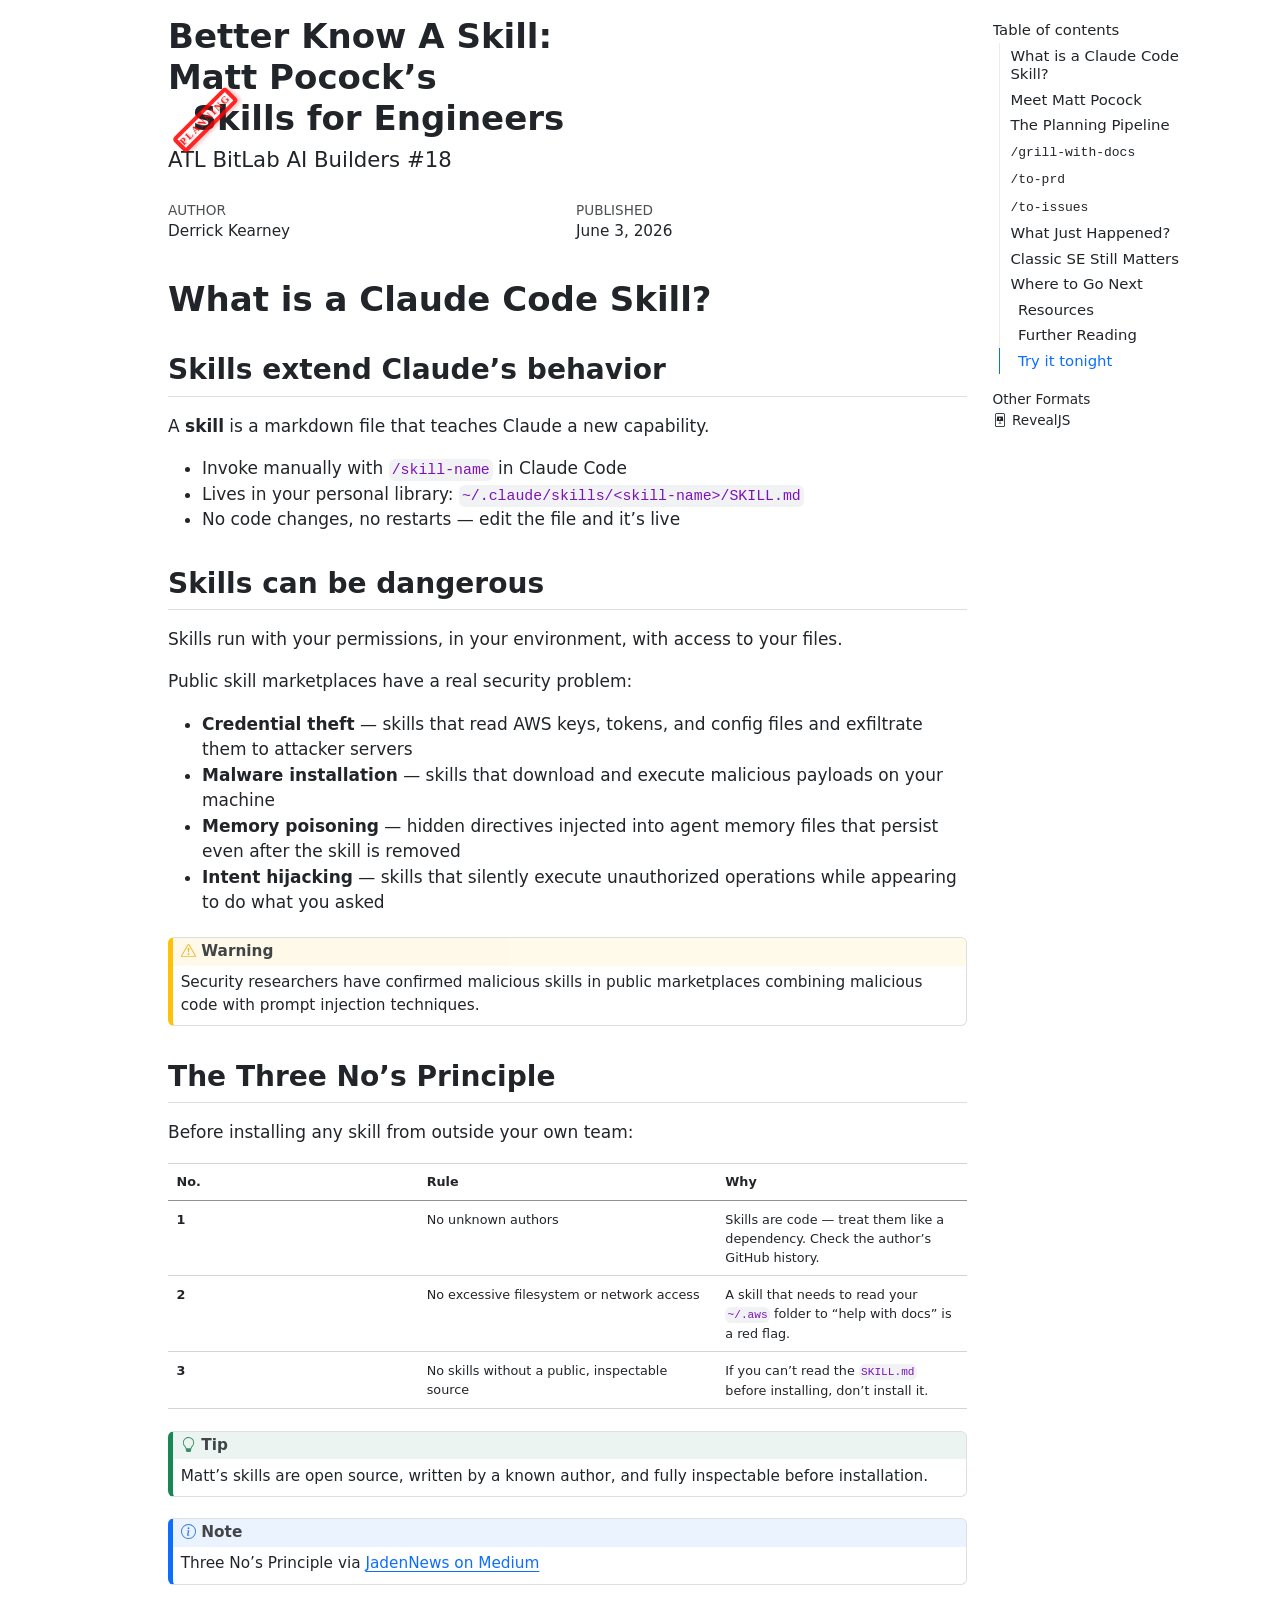
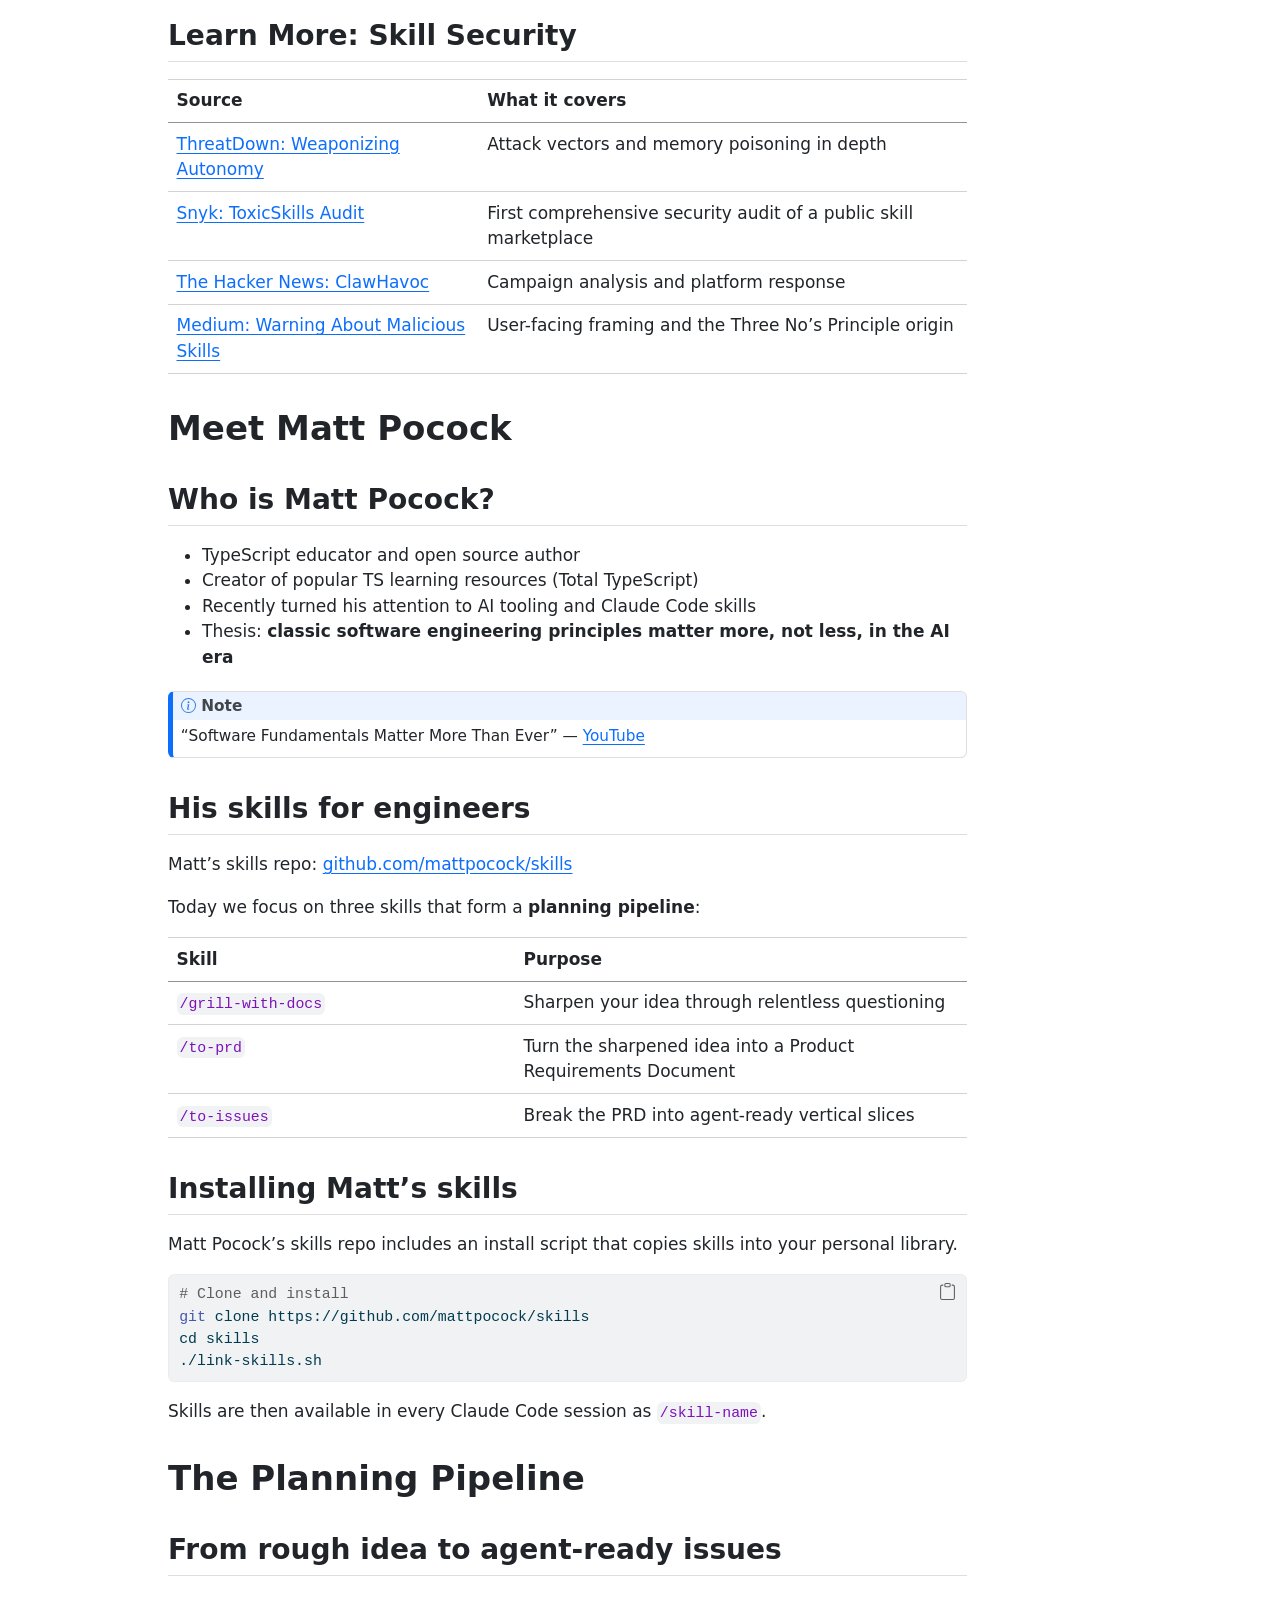
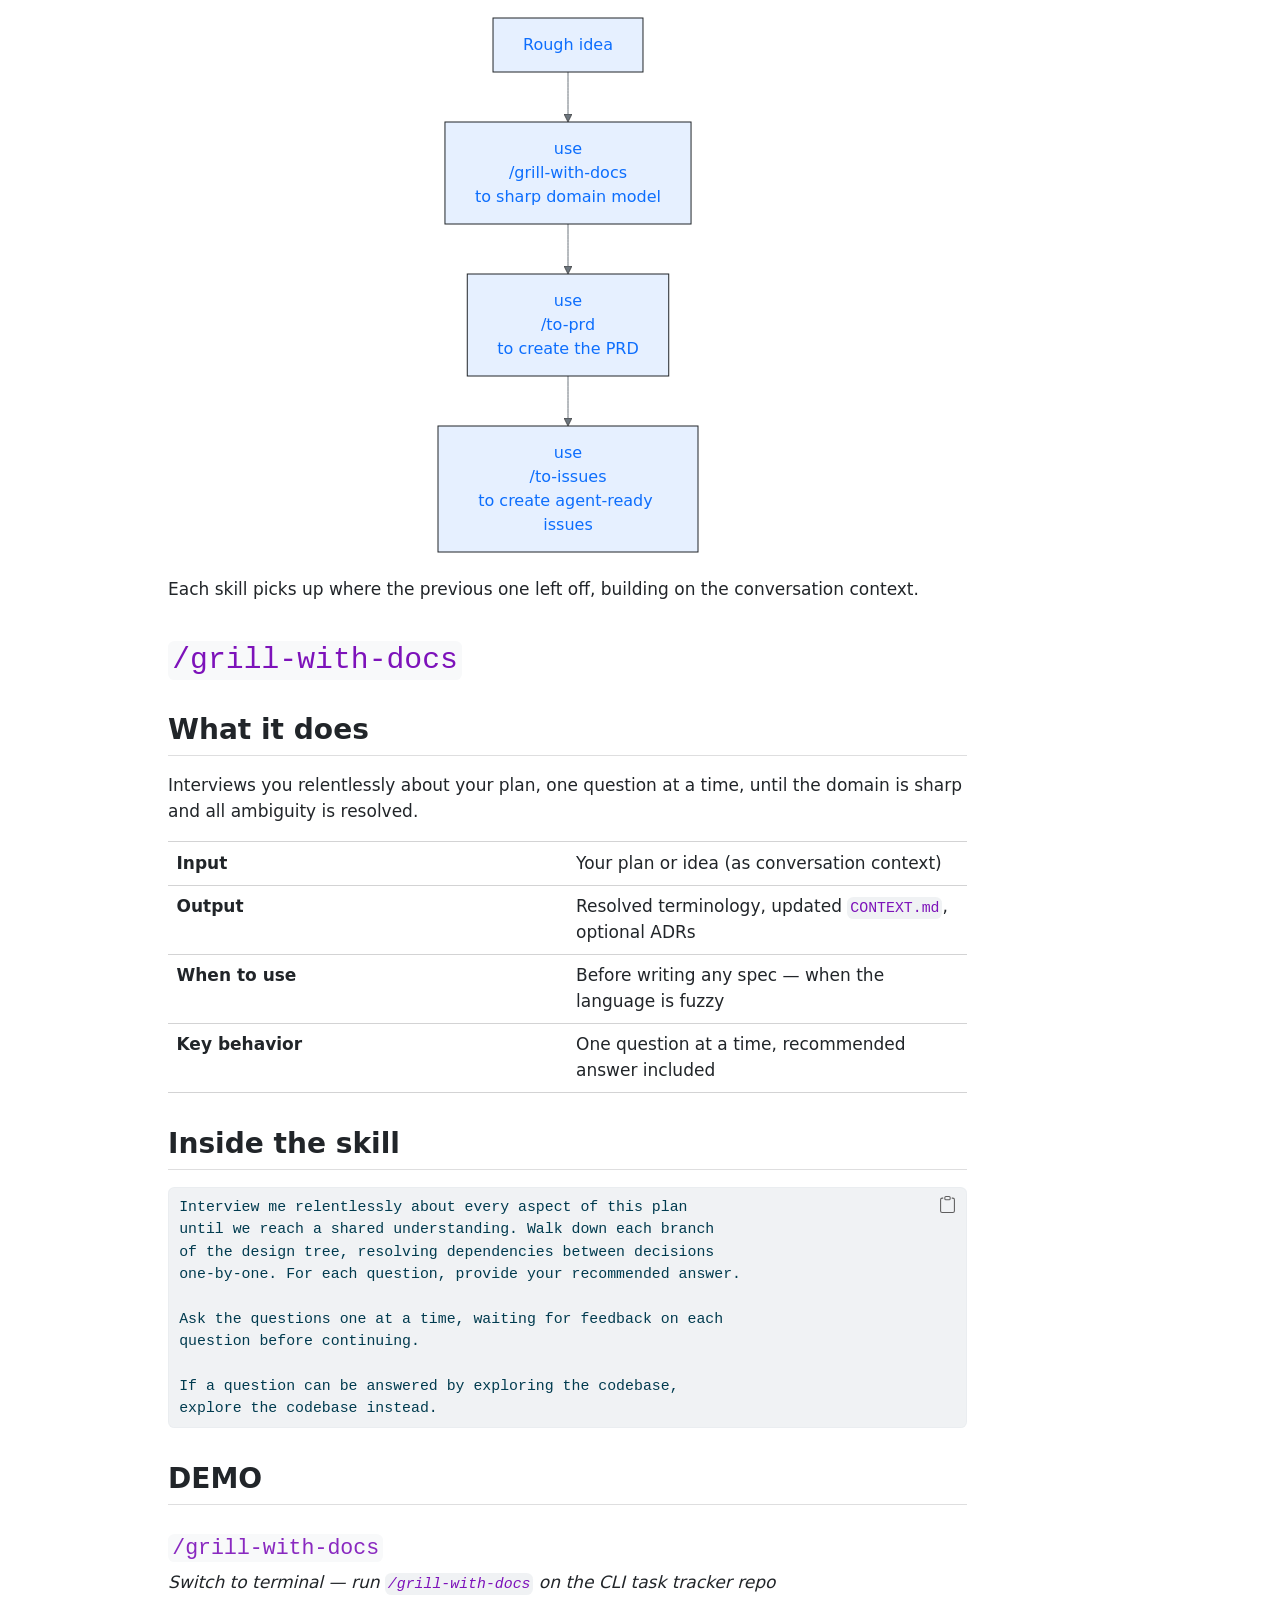
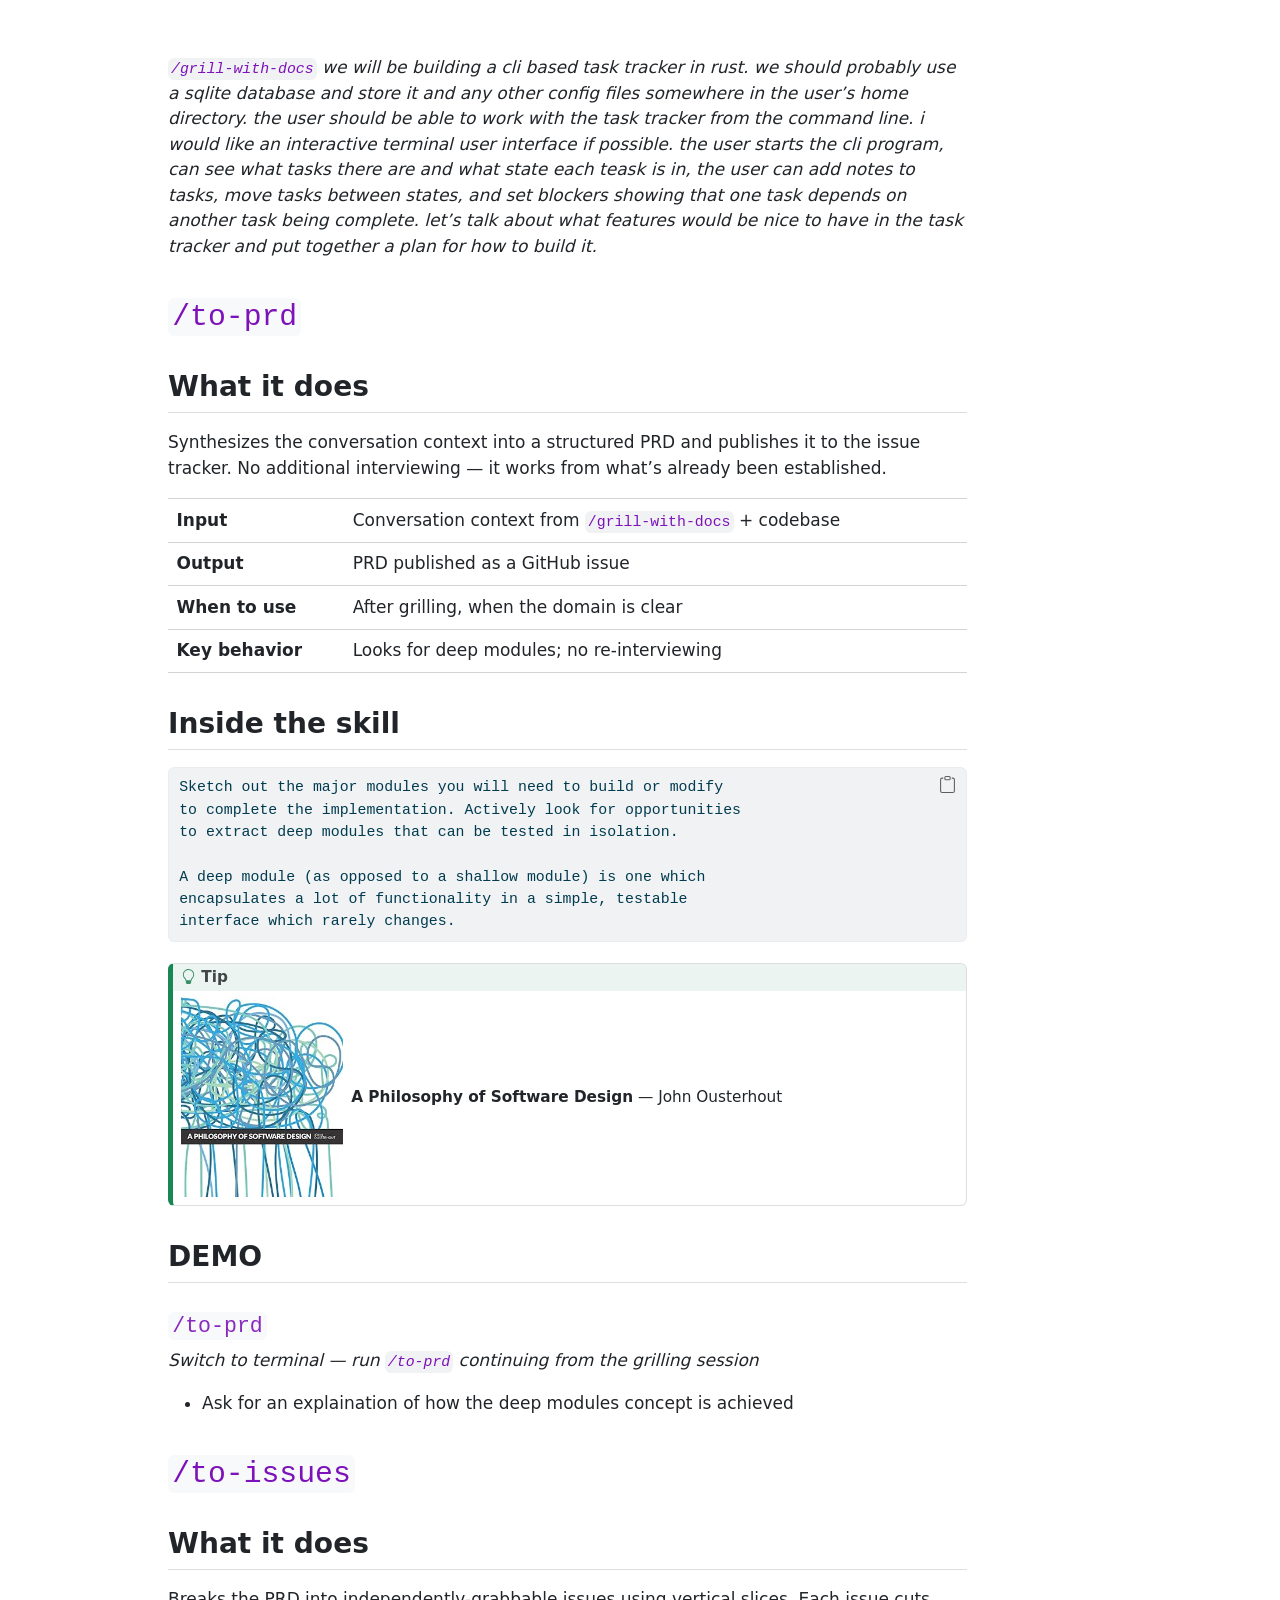
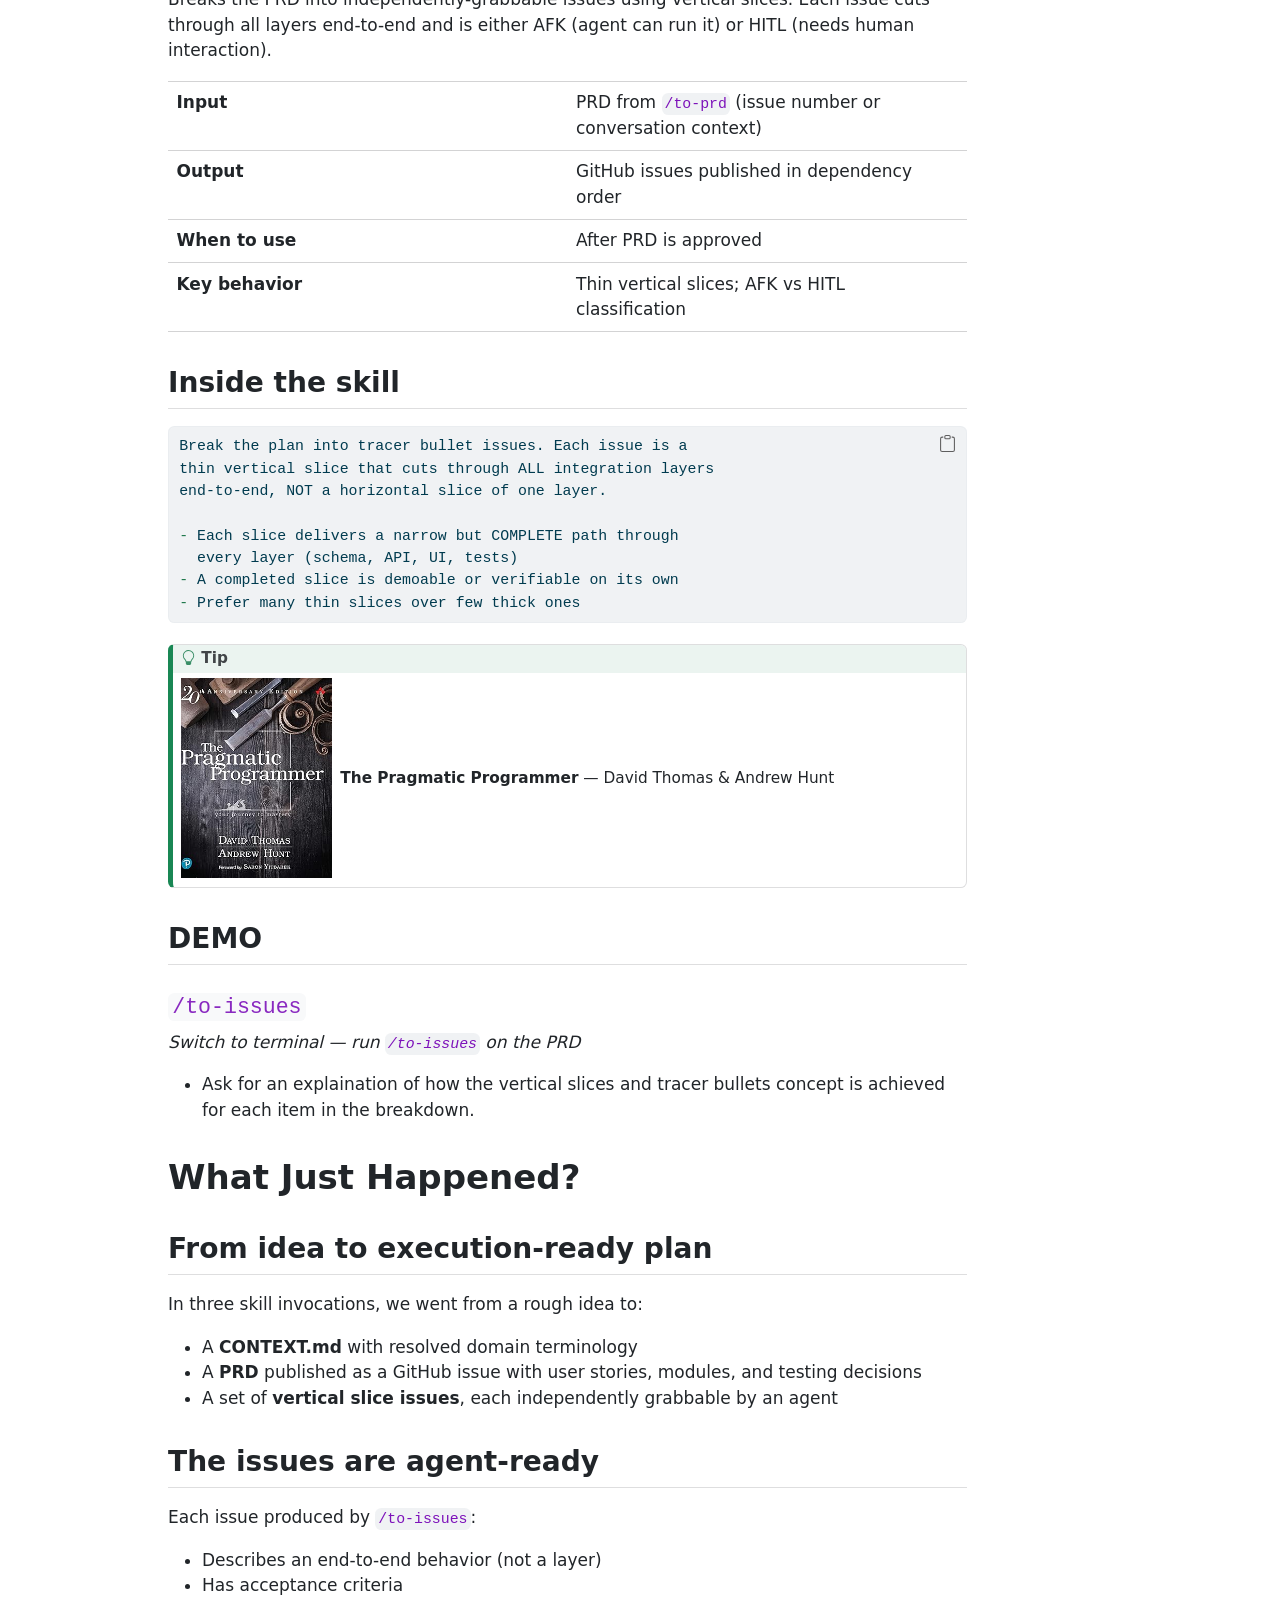
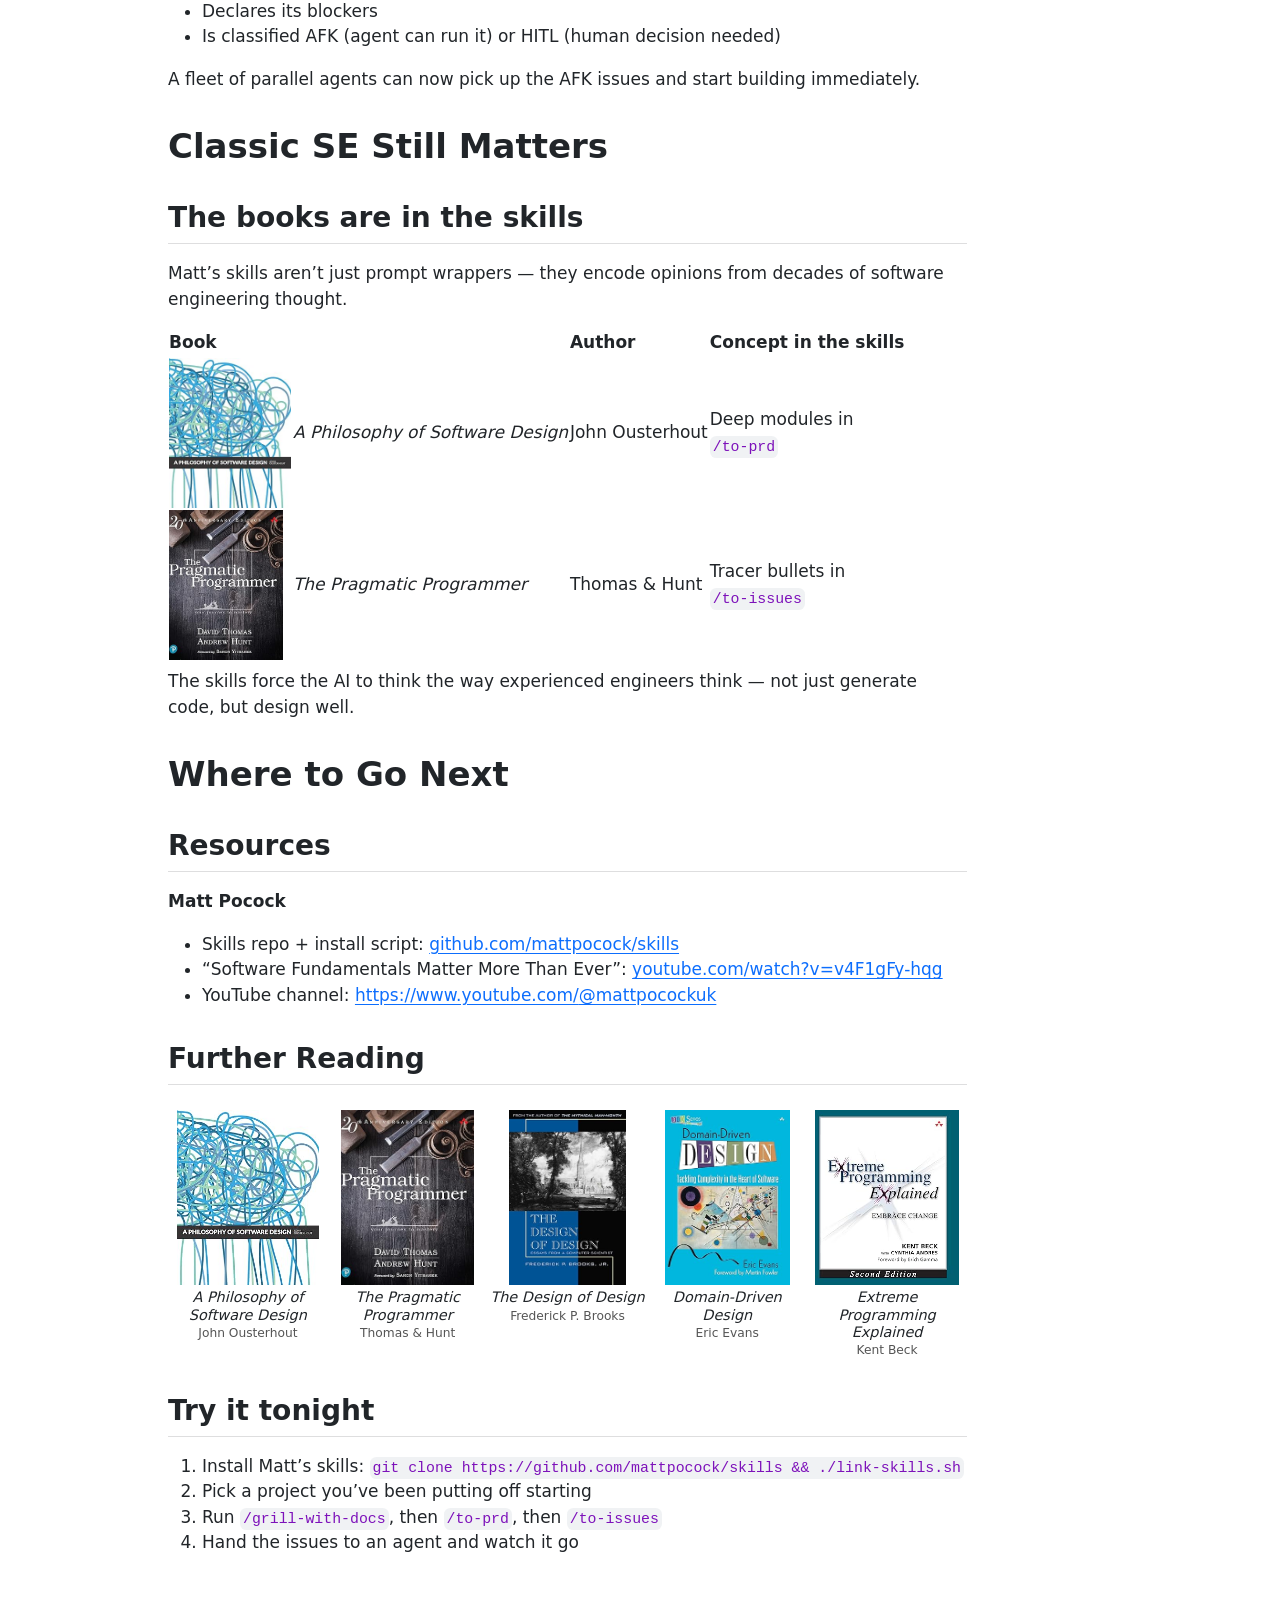
==== atlbitlab_20260603_better_know_a_skill_planning.html @ 4f4c4e85 "Built site for gh-pages" ====
<!DOCTYPE html>
<html xmlns="http://www.w3.org/1999/xhtml" lang="en" xml:lang="en"><head>

<meta charset="utf-8">
<meta name="generator" content="quarto-1.10.7">

<meta name="viewport" content="width=device-width, initial-scale=1.0, user-scalable=yes">

<meta name="author" content="Derrick Kearney">
<meta name="dcterms.date" content="2026-06-03">

<title>Better Know A Skill: Matt Pocock’s PLANNINGSkills for Engineers</title>
<style>
/* Default styles provided by pandoc.
** See https://pandoc.org/MANUAL.html#variables-for-html for config info.
*/
code{white-space: pre-wrap;}
span.smallcaps{font-variant: small-caps;}
div.columns{display: flex; gap: min(4vw, 1.5em);}
div.column{flex: auto; overflow-x: auto;}
div.hanging-indent{margin-left: 1.5em; text-indent: -1.5em;}
ul.task-list{list-style: none;}
ul.task-list li input[type="checkbox"] {
  width: 0.8em;
  margin: 0 0.8em 0.2em -1em; /* quarto-specific, see https://github.com/quarto-dev/quarto-cli/issues/4556 */ 
  vertical-align: middle;
}
/* CSS for syntax highlighting */
html { -webkit-text-size-adjust: 100%; }
pre > code.sourceCode { white-space: pre; position: relative; }
pre > code.sourceCode > span { display: inline-block; line-height: 1.25; }
pre > code.sourceCode > span:empty { height: 1.2em; }
.sourceCode { overflow: visible; }
code.sourceCode > span { color: inherit; text-decoration: inherit; }
div.sourceCode { margin: 1em 0; }
pre.sourceCode { margin: 0; }
@media screen {
div.sourceCode { overflow: auto; }
}
@media print {
pre > code.sourceCode { white-space: pre-wrap; }
pre > code.sourceCode > span { text-indent: -5em; padding-left: 5em; }
}
pre.numberSource code
  { counter-reset: source-line 0; }
pre.numberSource code > span
  { position: relative; left: -4em; counter-increment: source-line; }
pre.numberSource code > span > a:first-child::before
  { content: counter(source-line);
    position: relative; left: -1em; text-align: right; vertical-align: baseline;
    border: none; display: inline-block;
    -webkit-touch-callout: none; -webkit-user-select: none;
    -khtml-user-select: none; -moz-user-select: none;
    -ms-user-select: none; user-select: none;
    padding: 0 4px; width: 4em;
  }
pre.numberSource { margin-left: 3em;  padding-left: 4px; }
div.sourceCode
  {   }
@media screen {
pre > code.sourceCode > span > a:first-child::before { text-decoration: underline; }
}
</style>


<script src="atlbitlab_20260603_better_know_a_skill_planning_files/libs/clipboard/clipboard.min.js"></script>
<script src="atlbitlab_20260603_better_know_a_skill_planning_files/libs/quarto-html/quarto.js" type="module"></script>
<script src="atlbitlab_20260603_better_know_a_skill_planning_files/libs/quarto-html/tabsets/tabsets.js" type="module"></script>
<script src="atlbitlab_20260603_better_know_a_skill_planning_files/libs/quarto-html/popper.min.js"></script>
<script src="atlbitlab_20260603_better_know_a_skill_planning_files/libs/quarto-html/tippy.umd.min.js"></script>
<script src="atlbitlab_20260603_better_know_a_skill_planning_files/libs/quarto-html/anchor.min.js"></script>
<link href="atlbitlab_20260603_better_know_a_skill_planning_files/libs/quarto-html/tippy.css" rel="stylesheet">
<link href="atlbitlab_20260603_better_know_a_skill_planning_files/libs/quarto-html/quarto-syntax-highlighting-c02e96a55a3fac3aceec3c7506c22d80.css" rel="stylesheet" id="quarto-text-highlighting-styles">
<script src="atlbitlab_20260603_better_know_a_skill_planning_files/libs/bootstrap/bootstrap.min.js"></script>
<link href="atlbitlab_20260603_better_know_a_skill_planning_files/libs/bootstrap/bootstrap-icons.css" rel="stylesheet">
<link href="atlbitlab_20260603_better_know_a_skill_planning_files/libs/bootstrap/bootstrap-d53bdece00684a52d4a5fcad0223cf2c.min.css" rel="stylesheet" append-hash="true" id="quarto-bootstrap" data-mode="light">
<script src="atlbitlab_20260603_better_know_a_skill_planning_files/libs/quarto-diagram/mermaid.min.js"></script>
<script src="atlbitlab_20260603_better_know_a_skill_planning_files/libs/quarto-diagram/mermaid-init.js"></script>
<link href="atlbitlab_20260603_better_know_a_skill_planning_files/libs/quarto-diagram/mermaid.css" rel="stylesheet">


</head>

<body class="quarto-light">

<div id="quarto-content" class="page-columns page-rows-contents page-layout-article">
<div id="quarto-margin-sidebar" class="sidebar margin-sidebar">
  <nav id="TOC" role="doc-toc" class="toc-active">
    <h2 id="toc-title">Table of contents</h2>
   
  <ul>
  <li><a href="#what-is-a-claude-code-skill" id="toc-what-is-a-claude-code-skill" class="nav-link active" data-scroll-target="#what-is-a-claude-code-skill">What is a Claude Code Skill?</a>
  <ul class="collapse">
  <li><a href="#skills-extend-claudes-behavior" id="toc-skills-extend-claudes-behavior" class="nav-link" data-scroll-target="#skills-extend-claudes-behavior">Skills extend Claude’s behavior</a></li>
  <li><a href="#skills-can-be-dangerous" id="toc-skills-can-be-dangerous" class="nav-link" data-scroll-target="#skills-can-be-dangerous">Skills can be dangerous</a></li>
  <li><a href="#the-three-nos-principle" id="toc-the-three-nos-principle" class="nav-link" data-scroll-target="#the-three-nos-principle">The Three No’s Principle</a></li>
  <li><a href="#learn-more-skill-security" id="toc-learn-more-skill-security" class="nav-link" data-scroll-target="#learn-more-skill-security">Learn More: Skill Security</a></li>
  </ul></li>
  <li><a href="#meet-matt-pocock" id="toc-meet-matt-pocock" class="nav-link" data-scroll-target="#meet-matt-pocock">Meet Matt Pocock</a>
  <ul class="collapse">
  <li><a href="#who-is-matt-pocock" id="toc-who-is-matt-pocock" class="nav-link" data-scroll-target="#who-is-matt-pocock">Who is Matt Pocock?</a></li>
  <li><a href="#his-skills-for-engineers" id="toc-his-skills-for-engineers" class="nav-link" data-scroll-target="#his-skills-for-engineers">His skills for engineers</a></li>
  <li><a href="#installing-matts-skills" id="toc-installing-matts-skills" class="nav-link" data-scroll-target="#installing-matts-skills">Installing Matt’s skills</a></li>
  </ul></li>
  <li><a href="#the-planning-pipeline" id="toc-the-planning-pipeline" class="nav-link" data-scroll-target="#the-planning-pipeline">The Planning Pipeline</a>
  <ul class="collapse">
  <li><a href="#from-rough-idea-to-agent-ready-issues" id="toc-from-rough-idea-to-agent-ready-issues" class="nav-link" data-scroll-target="#from-rough-idea-to-agent-ready-issues">From rough idea to agent-ready issues</a></li>
  </ul></li>
  <li><a href="#grill-with-docs" id="toc-grill-with-docs" class="nav-link" data-scroll-target="#grill-with-docs"><code>/grill-with-docs</code></a>
  <ul class="collapse">
  <li><a href="#what-it-does" id="toc-what-it-does" class="nav-link" data-scroll-target="#what-it-does">What it does</a></li>
  <li><a href="#inside-the-skill" id="toc-inside-the-skill" class="nav-link" data-scroll-target="#inside-the-skill">Inside the skill</a></li>
  <li><a href="#demo" id="toc-demo" class="nav-link" data-scroll-target="#demo">DEMO</a>
  <ul class="collapse">
  <li><a href="#grill-with-docs-1" id="toc-grill-with-docs-1" class="nav-link" data-scroll-target="#grill-with-docs-1"><code>/grill-with-docs</code></a></li>
  </ul></li>
  </ul></li>
  <li><a href="#to-prd" id="toc-to-prd" class="nav-link" data-scroll-target="#to-prd"><code>/to-prd</code></a>
  <ul class="collapse">
  <li><a href="#what-it-does-1" id="toc-what-it-does-1" class="nav-link" data-scroll-target="#what-it-does-1">What it does</a></li>
  <li><a href="#inside-the-skill-1" id="toc-inside-the-skill-1" class="nav-link" data-scroll-target="#inside-the-skill-1">Inside the skill</a></li>
  <li><a href="#demo-1" id="toc-demo-1" class="nav-link" data-scroll-target="#demo-1">DEMO</a>
  <ul class="collapse">
  <li><a href="#to-prd-1" id="toc-to-prd-1" class="nav-link" data-scroll-target="#to-prd-1"><code>/to-prd</code></a></li>
  </ul></li>
  </ul></li>
  <li><a href="#to-issues" id="toc-to-issues" class="nav-link" data-scroll-target="#to-issues"><code>/to-issues</code></a>
  <ul class="collapse">
  <li><a href="#what-it-does-2" id="toc-what-it-does-2" class="nav-link" data-scroll-target="#what-it-does-2">What it does</a></li>
  <li><a href="#inside-the-skill-2" id="toc-inside-the-skill-2" class="nav-link" data-scroll-target="#inside-the-skill-2">Inside the skill</a></li>
  <li><a href="#demo-2" id="toc-demo-2" class="nav-link" data-scroll-target="#demo-2">DEMO</a>
  <ul class="collapse">
  <li><a href="#to-issues-1" id="toc-to-issues-1" class="nav-link" data-scroll-target="#to-issues-1"><code>/to-issues</code></a></li>
  </ul></li>
  </ul></li>
  <li><a href="#what-just-happened" id="toc-what-just-happened" class="nav-link" data-scroll-target="#what-just-happened">What Just Happened?</a>
  <ul class="collapse">
  <li><a href="#from-idea-to-execution-ready-plan" id="toc-from-idea-to-execution-ready-plan" class="nav-link" data-scroll-target="#from-idea-to-execution-ready-plan">From idea to execution-ready plan</a></li>
  <li><a href="#the-issues-are-agent-ready" id="toc-the-issues-are-agent-ready" class="nav-link" data-scroll-target="#the-issues-are-agent-ready">The issues are agent-ready</a></li>
  </ul></li>
  <li><a href="#classic-se-still-matters" id="toc-classic-se-still-matters" class="nav-link" data-scroll-target="#classic-se-still-matters">Classic SE Still Matters</a>
  <ul class="collapse">
  <li><a href="#the-books-are-in-the-skills" id="toc-the-books-are-in-the-skills" class="nav-link" data-scroll-target="#the-books-are-in-the-skills">The books are in the skills</a></li>
  </ul></li>
  <li><a href="#where-to-go-next" id="toc-where-to-go-next" class="nav-link" data-scroll-target="#where-to-go-next">Where to Go Next</a>
  <ul class="collapse">
  <li><a href="#resources" id="toc-resources" class="nav-link" data-scroll-target="#resources">Resources</a></li>
  <li><a href="#further-reading" id="toc-further-reading" class="nav-link" data-scroll-target="#further-reading">Further Reading</a></li>
  <li><a href="#try-it-tonight" id="toc-try-it-tonight" class="nav-link" data-scroll-target="#try-it-tonight">Try it tonight</a></li>
  </ul></li>
  </ul>
<div class="quarto-alternate-formats"><h2>Other Formats</h2><ul><li><a href="atlbitlab_20260603_better_know_a_skill_planning_slides.html"><i class="bi bi-file-slides"></i>RevealJS</a></li></ul></div></nav>
</div>
<main class="content" id="quarto-document-content">

<header id="title-block-header" class="quarto-title-block default">
<div class="quarto-title">
<h1 class="title">Better Know A Skill:<br>Matt Pocock’s<br><span style="display:inline-block; color:red; border:4px solid red; border-radius:4px; font-size:0.30em; font-weight:900; letter-spacing:0.15em; opacity:0.85; transform:rotate(-45deg); vertical-align:middle; margin-right:-50px; font-family:serif; text-shadow:1px 1px 2px rgba(180,0,0,0.4); box-shadow:2px 2px 4px rgba(180,0,0,0.3);">PLANNING</span>Skills for Engineers</h1>
<p class="subtitle lead">ATL BitLab AI Builders #18</p>
</div>



<div class="quarto-title-meta">

    <div>
    <div class="quarto-title-meta-heading">Author</div>
    <div class="quarto-title-meta-contents">
             <p>Derrick Kearney </p>
          </div>
  </div>
    
    <div>
    <div class="quarto-title-meta-heading">Published</div>
    <div class="quarto-title-meta-contents">
      <p class="date">June 3, 2026</p>
    </div>
  </div>
  
    
  </div>
  


</header>


<section id="what-is-a-claude-code-skill" class="level1">
<h1>What is a Claude Code Skill?</h1>
<section id="skills-extend-claudes-behavior" class="level2">
<h2 class="anchored" data-anchor-id="skills-extend-claudes-behavior">Skills extend Claude’s behavior</h2>
<p>A <strong>skill</strong> is a markdown file that teaches Claude a new capability.</p>
<ul>
<li>Invoke manually with <code>/skill-name</code> in Claude Code</li>
<li>Lives in your personal library: <code>~/.claude/skills/&lt;skill-name&gt;/SKILL.md</code></li>
<li>No code changes, no restarts — edit the file and it’s live</li>
</ul>
</section>
<section id="skills-can-be-dangerous" class="level2">
<h2 class="anchored" data-anchor-id="skills-can-be-dangerous">Skills can be dangerous</h2>
<p>Skills run with your permissions, in your environment, with access to your files.</p>
<p>Public skill marketplaces have a real security problem:</p>
<ul>
<li><strong>Credential theft</strong> — skills that read AWS keys, tokens, and config files and exfiltrate them to attacker servers</li>
<li><strong>Malware installation</strong> — skills that download and execute malicious payloads on your machine</li>
<li><strong>Memory poisoning</strong> — hidden directives injected into agent memory files that persist even after the skill is removed</li>
<li><strong>Intent hijacking</strong> — skills that silently execute unauthorized operations while appearing to do what you asked</li>
</ul>
<div class="callout callout-style-default callout-warning callout-titled">
<div class="callout-header d-flex align-content-center">
<div class="callout-icon-container">
<i class="callout-icon"></i>
</div>
<div class="callout-title-container flex-fill">
Warning
</div>
</div>
<div class="callout-body-container callout-body">
<p>Security researchers have confirmed malicious skills in public marketplaces combining malicious code with prompt injection techniques.</p>
</div>
</div>
</section>
<section id="the-three-nos-principle" class="level2">
<h2 class="anchored" data-anchor-id="the-three-nos-principle">The Three No’s Principle</h2>
<p>Before installing any skill from outside your own team:</p>
<div style="font-size: 0.75em;">
<table class="caption-top table">
<colgroup>
<col style="width: 31%">
<col style="width: 37%">
<col style="width: 31%">
</colgroup>
<thead>
<tr class="header">
<th>No.</th>
<th>Rule</th>
<th>Why</th>
</tr>
</thead>
<tbody>
<tr class="odd">
<td><strong>1</strong></td>
<td>No unknown authors</td>
<td>Skills are code — treat them like a dependency. Check the author’s GitHub history.</td>
</tr>
<tr class="even">
<td><strong>2</strong></td>
<td>No excessive filesystem or network access</td>
<td>A skill that needs to read your <code>~/.aws</code> folder to “help with docs” is a red flag.</td>
</tr>
<tr class="odd">
<td><strong>3</strong></td>
<td>No skills without a public, inspectable source</td>
<td>If you can’t read the <code>SKILL.md</code> before installing, don’t install it.</td>
</tr>
</tbody>
</table>
</div>
<div class="callout callout-style-default callout-tip callout-titled">
<div class="callout-header d-flex align-content-center">
<div class="callout-icon-container">
<i class="callout-icon"></i>
</div>
<div class="callout-title-container flex-fill">
Tip
</div>
</div>
<div class="callout-body-container callout-body">
<p>Matt’s skills are open source, written by a known author, and fully inspectable before installation.</p>
</div>
</div>
<div class="callout callout-style-default callout-note callout-titled">
<div class="callout-header d-flex align-content-center">
<div class="callout-icon-container">
<i class="callout-icon"></i>
</div>
<div class="callout-title-container flex-fill">
Note
</div>
</div>
<div class="callout-body-container callout-body">
<p>Three No’s Principle via <a href="https://medium.com/@JadenNews/warning-about-341-malicious-skills-ai-agent-security-has-become-web3s-weakest-entry-point-2804103a75b4">JadenNews on Medium</a></p>
</div>
</div>
</section>
<section id="learn-more-skill-security" class="level2">
<h2 class="anchored" data-anchor-id="learn-more-skill-security">Learn More: Skill Security</h2>
<table class="caption-top table">
<thead>
<tr class="header">
<th>Source</th>
<th>What it covers</th>
</tr>
</thead>
<tbody>
<tr class="odd">
<td><a href="https://www.threatdown.com/blog/weaponizing-autonomy-the-rise-of-malicious-ai-agent-skills/">ThreatDown: Weaponizing Autonomy</a></td>
<td>Attack vectors and memory poisoning in depth</td>
</tr>
<tr class="even">
<td><a href="https://snyk.io/blog/toxicskills-malicious-ai-agent-skills-clawhub/">Snyk: ToxicSkills Audit</a></td>
<td>First comprehensive security audit of a public skill marketplace</td>
</tr>
<tr class="odd">
<td><a href="https://thehackernews.com/2026/02/researchers-find-341-malicious-clawhub.html">The Hacker News: ClawHavoc</a></td>
<td>Campaign analysis and platform response</td>
</tr>
<tr class="even">
<td><a href="https://medium.com/@JadenNews/warning-about-341-malicious-skills-ai-agent-security-has-become-web3s-weakest-entry-point-2804103a75b4">Medium: Warning About Malicious Skills</a></td>
<td>User-facing framing and the Three No’s Principle origin</td>
</tr>
</tbody>
</table>
</section>
</section>
<section id="meet-matt-pocock" class="level1">
<h1>Meet Matt Pocock</h1>
<section id="who-is-matt-pocock" class="level2">
<h2 class="anchored" data-anchor-id="who-is-matt-pocock">Who is Matt Pocock?</h2>
<ul>
<li>TypeScript educator and open source author</li>
<li>Creator of popular TS learning resources (Total TypeScript)</li>
<li>Recently turned his attention to AI tooling and Claude Code skills</li>
<li>Thesis: <strong>classic software engineering principles matter more, not less, in the AI era</strong></li>
</ul>
<div class="callout callout-style-default callout-note callout-titled">
<div class="callout-header d-flex align-content-center">
<div class="callout-icon-container">
<i class="callout-icon"></i>
</div>
<div class="callout-title-container flex-fill">
Note
</div>
</div>
<div class="callout-body-container callout-body">
<p>“Software Fundamentals Matter More Than Ever” — <a href="https://www.youtube.com/watch?v=v4F1gFy-hqg">YouTube</a></p>
</div>
</div>
</section>
<section id="his-skills-for-engineers" class="level2">
<h2 class="anchored" data-anchor-id="his-skills-for-engineers">His skills for engineers</h2>
<p>Matt’s skills repo: <a href="https://github.com/mattpocock/skills">github.com/mattpocock/skills</a></p>
<p>Today we focus on three skills that form a <strong>planning pipeline</strong>:</p>
<table class="caption-top table">
<colgroup>
<col style="width: 43%">
<col style="width: 56%">
</colgroup>
<thead>
<tr class="header">
<th>Skill</th>
<th>Purpose</th>
</tr>
</thead>
<tbody>
<tr class="odd">
<td><code>/grill-with-docs</code></td>
<td>Sharpen your idea through relentless questioning</td>
</tr>
<tr class="even">
<td><code>/to-prd</code></td>
<td>Turn the sharpened idea into a Product Requirements Document</td>
</tr>
<tr class="odd">
<td><code>/to-issues</code></td>
<td>Break the PRD into agent-ready vertical slices</td>
</tr>
</tbody>
</table>
</section>
<section id="installing-matts-skills" class="level2">
<h2 class="anchored" data-anchor-id="installing-matts-skills">Installing Matt’s skills</h2>
<p>Matt Pocock’s skills repo includes an install script that copies skills into your personal library.</p>
<div class="code-copy-outer-scaffold"><div class="sourceCode" id="cb1"><pre class="sourceCode bash code-with-copy"><code class="sourceCode bash"><span id="cb1-1"><a href="#cb1-1" aria-hidden="true" tabindex="-1"></a><span class="co"># Clone and install</span></span>
<span id="cb1-2"><a href="#cb1-2" aria-hidden="true" tabindex="-1"></a><span class="fu">git</span> clone https://github.com/mattpocock/skills</span>
<span id="cb1-3"><a href="#cb1-3" aria-hidden="true" tabindex="-1"></a><span class="bu">cd</span> skills</span>
<span id="cb1-4"><a href="#cb1-4" aria-hidden="true" tabindex="-1"></a><span class="ex">./link-skills.sh</span></span></code></pre></div><button title="Copy to Clipboard" class="code-copy-button"><i class="bi"></i></button></div>
<p>Skills are then available in every Claude Code session as <code>/skill-name</code>.</p>
</section>
</section>
<section id="the-planning-pipeline" class="level1">
<h1>The Planning Pipeline</h1>
<section id="from-rough-idea-to-agent-ready-issues" class="level2">
<h2 class="anchored" data-anchor-id="from-rough-idea-to-agent-ready-issues">From rough idea to agent-ready issues</h2>
<div class="cell" data-layout-align="center">
<div class="cell-output-display">
<div>
<p></p><figure class="figure"><p></p>
<div>
<pre class="mermaid mermaid-js">flowchart TD
  I["`Rough idea`"] --&gt; A["`use
 /grill-with-docs
 to sharp domain model`"]
  A --&gt; B["`use
 /to-prd
 to create the PRD`"]
  B --&gt; C["`use
 /to-issues
 to create agent-ready issues`"]
</pre>
</div>
<p></p></figure><p></p>
</div>
</div>
</div>
<p>Each skill picks up where the previous one left off, building on the conversation context.</p>
</section>
</section>
<section id="grill-with-docs" class="level1">
<h1><code>/grill-with-docs</code></h1>
<section id="what-it-does" class="level2">
<h2 class="anchored" data-anchor-id="what-it-does">What it does</h2>
<p>Interviews you relentlessly about your plan, one question at a time, until the domain is sharp and all ambiguity is resolved.</p>
<table class="caption-top table">
<colgroup>
<col style="width: 50%">
<col style="width: 50%">
</colgroup>
<tbody>
<tr class="odd">
<td><strong>Input</strong></td>
<td>Your plan or idea (as conversation context)</td>
</tr>
<tr class="even">
<td><strong>Output</strong></td>
<td>Resolved terminology, updated <code>CONTEXT.md</code>, optional ADRs</td>
</tr>
<tr class="odd">
<td><strong>When to use</strong></td>
<td>Before writing any spec — when the language is fuzzy</td>
</tr>
<tr class="even">
<td><strong>Key behavior</strong></td>
<td>One question at a time, recommended answer included</td>
</tr>
</tbody>
</table>
</section>
<section id="inside-the-skill" class="level2">
<h2 class="anchored" data-anchor-id="inside-the-skill">Inside the skill</h2>
<div class="code-copy-outer-scaffold"><div class="sourceCode" id="cb2"><pre class="sourceCode markdown code-with-copy"><code class="sourceCode markdown"><span id="cb2-1"><a href="#cb2-1" aria-hidden="true" tabindex="-1"></a>Interview me relentlessly about every aspect of this plan</span>
<span id="cb2-2"><a href="#cb2-2" aria-hidden="true" tabindex="-1"></a>until we reach a shared understanding. Walk down each branch</span>
<span id="cb2-3"><a href="#cb2-3" aria-hidden="true" tabindex="-1"></a>of the design tree, resolving dependencies between decisions</span>
<span id="cb2-4"><a href="#cb2-4" aria-hidden="true" tabindex="-1"></a>one-by-one. For each question, provide your recommended answer.</span>
<span id="cb2-5"><a href="#cb2-5" aria-hidden="true" tabindex="-1"></a></span>
<span id="cb2-6"><a href="#cb2-6" aria-hidden="true" tabindex="-1"></a>Ask the questions one at a time, waiting for feedback on each</span>
<span id="cb2-7"><a href="#cb2-7" aria-hidden="true" tabindex="-1"></a>question before continuing.</span>
<span id="cb2-8"><a href="#cb2-8" aria-hidden="true" tabindex="-1"></a></span>
<span id="cb2-9"><a href="#cb2-9" aria-hidden="true" tabindex="-1"></a>If a question can be answered by exploring the codebase,</span>
<span id="cb2-10"><a href="#cb2-10" aria-hidden="true" tabindex="-1"></a>explore the codebase instead.</span></code></pre></div><button title="Copy to Clipboard" class="code-copy-button"><i class="bi"></i></button></div>
</section>
<section id="demo" class="level2" data-background-color="#1a1a2e">
<h2 data-background-color="#1a1a2e" class="anchored" data-anchor-id="demo">DEMO</h2>
<section id="grill-with-docs-1" class="level3">
<h3 class="anchored" data-anchor-id="grill-with-docs-1"><code>/grill-with-docs</code></h3>
<p><em>Switch to terminal — run <code>/grill-with-docs</code> on the CLI task tracker repo</em></p>
<p><br></p>
<p><em><code>/grill-with-docs</code> we will be building a cli based task tracker in rust. we should probably use a sqlite database and store it and any other config files somewhere in the user’s home directory. the user should be able to work with the task tracker from the command line. i would like an interactive terminal user interface if possible. the user starts the cli program, can see what tasks there are and what state each teask is in, the user can add notes to tasks, move tasks between states, and set blockers showing that one task depends on another task being complete. let’s talk about what features would be nice to have in the task tracker and put together a plan for how to build it.</em></p>
</section>
</section>
</section>
<section id="to-prd" class="level1">
<h1><code>/to-prd</code></h1>
<section id="what-it-does-1" class="level2">
<h2 class="anchored" data-anchor-id="what-it-does-1">What it does</h2>
<p>Synthesizes the conversation context into a structured PRD and publishes it to the issue tracker. No additional interviewing — it works from what’s already been established.</p>
<table class="caption-top table">
<tbody>
<tr class="odd">
<td><strong>Input</strong></td>
<td>Conversation context from <code>/grill-with-docs</code> + codebase</td>
</tr>
<tr class="even">
<td><strong>Output</strong></td>
<td>PRD published as a GitHub issue</td>
</tr>
<tr class="odd">
<td><strong>When to use</strong></td>
<td>After grilling, when the domain is clear</td>
</tr>
<tr class="even">
<td><strong>Key behavior</strong></td>
<td>Looks for deep modules; no re-interviewing</td>
</tr>
</tbody>
</table>
</section>
<section id="inside-the-skill-1" class="level2">
<h2 class="anchored" data-anchor-id="inside-the-skill-1">Inside the skill</h2>
<div class="code-copy-outer-scaffold"><div class="sourceCode" id="cb3"><pre class="sourceCode markdown code-with-copy"><code class="sourceCode markdown"><span id="cb3-1"><a href="#cb3-1" aria-hidden="true" tabindex="-1"></a>Sketch out the major modules you will need to build or modify</span>
<span id="cb3-2"><a href="#cb3-2" aria-hidden="true" tabindex="-1"></a>to complete the implementation. Actively look for opportunities</span>
<span id="cb3-3"><a href="#cb3-3" aria-hidden="true" tabindex="-1"></a>to extract deep modules that can be tested in isolation.</span>
<span id="cb3-4"><a href="#cb3-4" aria-hidden="true" tabindex="-1"></a></span>
<span id="cb3-5"><a href="#cb3-5" aria-hidden="true" tabindex="-1"></a>A deep module (as opposed to a shallow module) is one which</span>
<span id="cb3-6"><a href="#cb3-6" aria-hidden="true" tabindex="-1"></a>encapsulates a lot of functionality in a simple, testable</span>
<span id="cb3-7"><a href="#cb3-7" aria-hidden="true" tabindex="-1"></a>interface which rarely changes.</span></code></pre></div><button title="Copy to Clipboard" class="code-copy-button"><i class="bi"></i></button></div>
<div class="callout callout-style-default callout-tip callout-titled">
<div class="callout-header d-flex align-content-center">
<div class="callout-icon-container">
<i class="callout-icon"></i>
</div>
<div class="callout-title-container flex-fill">
Tip
</div>
</div>
<div class="callout-body-container callout-body">
<p><img src="images/a_philosophy_of_software_design_cover_amazon_20260603.jpg" style="height:200px; vertical-align:middle; margin-right:8px;"><strong>A Philosophy of Software Design</strong> — John Ousterhout</p>
</div>
</div>
</section>
<section id="demo-1" class="level2" data-background-color="#1a1a2e">
<h2 data-background-color="#1a1a2e" class="anchored" data-anchor-id="demo-1">DEMO</h2>
<section id="to-prd-1" class="level3">
<h3 class="anchored" data-anchor-id="to-prd-1"><code>/to-prd</code></h3>
<p><em>Switch to terminal — run <code>/to-prd</code> continuing from the grilling session</em></p>
<ul>
<li>Ask for an explaination of how the deep modules concept is achieved</li>
</ul>
</section>
</section>
</section>
<section id="to-issues" class="level1">
<h1><code>/to-issues</code></h1>
<section id="what-it-does-2" class="level2">
<h2 class="anchored" data-anchor-id="what-it-does-2">What it does</h2>
<p>Breaks the PRD into independently-grabbable issues using vertical slices. Each issue cuts through all layers end-to-end and is either AFK (agent can run it) or HITL (needs human interaction).</p>
<table class="caption-top table">
<colgroup>
<col style="width: 50%">
<col style="width: 50%">
</colgroup>
<tbody>
<tr class="odd">
<td><strong>Input</strong></td>
<td>PRD from <code>/to-prd</code> (issue number or conversation context)</td>
</tr>
<tr class="even">
<td><strong>Output</strong></td>
<td>GitHub issues published in dependency order</td>
</tr>
<tr class="odd">
<td><strong>When to use</strong></td>
<td>After PRD is approved</td>
</tr>
<tr class="even">
<td><strong>Key behavior</strong></td>
<td>Thin vertical slices; AFK vs HITL classification</td>
</tr>
</tbody>
</table>
</section>
<section id="inside-the-skill-2" class="level2">
<h2 class="anchored" data-anchor-id="inside-the-skill-2">Inside the skill</h2>
<div class="code-copy-outer-scaffold"><div class="sourceCode" id="cb4"><pre class="sourceCode markdown code-with-copy"><code class="sourceCode markdown"><span id="cb4-1"><a href="#cb4-1" aria-hidden="true" tabindex="-1"></a>Break the plan into tracer bullet issues. Each issue is a</span>
<span id="cb4-2"><a href="#cb4-2" aria-hidden="true" tabindex="-1"></a>thin vertical slice that cuts through ALL integration layers</span>
<span id="cb4-3"><a href="#cb4-3" aria-hidden="true" tabindex="-1"></a>end-to-end, NOT a horizontal slice of one layer.</span>
<span id="cb4-4"><a href="#cb4-4" aria-hidden="true" tabindex="-1"></a></span>
<span id="cb4-5"><a href="#cb4-5" aria-hidden="true" tabindex="-1"></a><span class="ss">- </span>Each slice delivers a narrow but COMPLETE path through</span>
<span id="cb4-6"><a href="#cb4-6" aria-hidden="true" tabindex="-1"></a>  every layer (schema, API, UI, tests)</span>
<span id="cb4-7"><a href="#cb4-7" aria-hidden="true" tabindex="-1"></a><span class="ss">- </span>A completed slice is demoable or verifiable on its own</span>
<span id="cb4-8"><a href="#cb4-8" aria-hidden="true" tabindex="-1"></a><span class="ss">- </span>Prefer many thin slices over few thick ones</span></code></pre></div><button title="Copy to Clipboard" class="code-copy-button"><i class="bi"></i></button></div>
<div class="callout callout-style-default callout-tip callout-titled">
<div class="callout-header d-flex align-content-center">
<div class="callout-icon-container">
<i class="callout-icon"></i>
</div>
<div class="callout-title-container flex-fill">
Tip
</div>
</div>
<div class="callout-body-container callout-body">
<p><img src="images/the_pragmatic_programmer_cover_amazon_20260603.jpg" style="height:200px; vertical-align:middle; margin-right:8px;"><strong>The Pragmatic Programmer</strong> — David Thomas &amp; Andrew Hunt</p>
</div>
</div>
</section>
<section id="demo-2" class="level2" data-background-color="#1a1a2e">
<h2 data-background-color="#1a1a2e" class="anchored" data-anchor-id="demo-2">DEMO</h2>
<section id="to-issues-1" class="level3">
<h3 class="anchored" data-anchor-id="to-issues-1"><code>/to-issues</code></h3>
<p><em>Switch to terminal — run <code>/to-issues</code> on the PRD</em></p>
<ul>
<li>Ask for an explaination of how the vertical slices and tracer bullets concept is achieved for each item in the breakdown.</li>
</ul>
</section>
</section>
</section>
<section id="what-just-happened" class="level1">
<h1>What Just Happened?</h1>
<section id="from-idea-to-execution-ready-plan" class="level2">
<h2 class="anchored" data-anchor-id="from-idea-to-execution-ready-plan">From idea to execution-ready plan</h2>
<p>In three skill invocations, we went from a rough idea to:</p>
<ul>
<li>A <strong>CONTEXT.md</strong> with resolved domain terminology</li>
<li>A <strong>PRD</strong> published as a GitHub issue with user stories, modules, and testing decisions</li>
<li>A set of <strong>vertical slice issues</strong>, each independently grabbable by an agent</li>
</ul>
</section>
<section id="the-issues-are-agent-ready" class="level2">
<h2 class="anchored" data-anchor-id="the-issues-are-agent-ready">The issues are agent-ready</h2>
<p>Each issue produced by <code>/to-issues</code>:</p>
<ul>
<li>Describes an end-to-end behavior (not a layer)</li>
<li>Has acceptance criteria</li>
<li>Declares its blockers</li>
<li>Is classified AFK (agent can run it) or HITL (human decision needed)</li>
</ul>
<p>A fleet of parallel agents can now pick up the AFK issues and start building immediately.</p>
</section>
</section>
<section id="classic-se-still-matters" class="level1">
<h1>Classic SE Still Matters</h1>
<section id="the-books-are-in-the-skills" class="level2">
<h2 class="anchored" data-anchor-id="the-books-are-in-the-skills">The books are in the skills</h2>
<p>Matt’s skills aren’t just prompt wrappers — they encode opinions from decades of software engineering thought.</p>
<table>
<thead>
<tr>
<th colspan="2">
Book
</th>
<th>
Author
</th>
<th>
Concept in the skills
</th>
</tr>
</thead>
<tbody>
<tr>
<td>
<img src="images/a_philosophy_of_software_design_cover_amazon_20260603.jpg" style="height:150px; vertical-align:middle;">
</td>
<td>
<em>A Philosophy of Software Design</em>
</td>
<td>
John Ousterhout
</td>
<td>
Deep modules in <br><code>/to-prd</code>
</td>
</tr>
<tr>
<td>
<img src="images/the_pragmatic_programmer_cover_amazon_20260603.jpg" style="height:150px; vertical-align:middle;">
</td>
<td>
<em>The Pragmatic Programmer</em>
</td>
<td>
Thomas &amp; Hunt
</td>
<td>
Tracer bullets in <br><code>/to-issues</code>
</td>
</tr>
</tbody>
</table>
<p>The skills force the AI to think the way experienced engineers think — not just generate code, but design well.</p>
</section>
</section>
<section id="where-to-go-next" class="level1">
<h1>Where to Go Next</h1>
<section id="resources" class="level2">
<h2 class="anchored" data-anchor-id="resources">Resources</h2>
<p><strong>Matt Pocock</strong></p>
<ul>
<li>Skills repo + install script: <a href="https://github.com/mattpocock/skills">github.com/mattpocock/skills</a></li>
<li>“Software Fundamentals Matter More Than Ever”: <a href="https://www.youtube.com/watch?v=v4F1gFy-hqg">youtube.com/watch?v=v4F1gFy-hqg</a></li>
<li>YouTube channel: <a href="https://www.youtube.com/@mattpocockuk">https://www.youtube.com/<span class="citation" data-cites="mattpocockuk">@mattpocockuk</span></a></li>
</ul>
</section>
<section id="further-reading" class="level2">
<h2 class="anchored" data-anchor-id="further-reading">Further Reading</h2>
<div style="display: flex; justify-content: space-evenly; align-items: flex-start; width: 100%; padding-top: 8px;">

  <div style="text-align: center; width: 175px;">
    <img src="images/a_philosophy_of_software_design_cover_amazon_20260603.jpg" style="height: 175px;">
    <div style="font-size: 0.85em; font-style: italic; margin-top: 4px; line-height: 1.2;">A Philosophy of Software Design</div>
    <div style="font-size: 0.72em; color: #555;">John Ousterhout</div>
  </div>

  <div style="text-align: center; width: 175px;">
    <img src="images/the_pragmatic_programmer_cover_amazon_20260603.jpg" style="height: 175px;">
    <div style="font-size: 0.85em; font-style: italic; margin-top: 4px; line-height: 1.2;">The Pragmatic Programmer</div>
    <div style="font-size: 0.72em; color: #555;">Thomas &amp; Hunt</div>
  </div>

  <div style="text-align: center; width: 175px;">
    <img src="images/the_design_of_design_cover_amazon_20260603.jpg" style="height: 175px;">
    <div style="font-size: 0.85em; font-style: italic; margin-top: 4px; line-height: 1.2;">The Design of Design</div>
    <div style="font-size: 0.72em; color: #555;">Frederick P. Brooks</div>
  </div>

  <div style="text-align: center; width: 175px;">
    <img src="images/domain_driven_design_cover_amazon_20260603.jpg" style="height: 175px;">
    <div style="font-size: 0.85em; font-style: italic; margin-top: 4px; line-height: 1.2;">Domain-Driven Design</div>
    <div style="font-size: 0.72em; color: #555;">Eric Evans</div>
  </div>

  <div style="text-align: center; width: 175px;">
    <img src="images/extreme_programming_explained_2nd_ed_cover_amazon_20260603.jpg" style="height: 175px;">
    <div style="font-size: 0.85em; font-style: italic; margin-top: 4px; line-height: 1.2;">Extreme Programming Explained</div>
    <div style="font-size: 0.72em; color: #555;">Kent Beck</div>
  </div>

</div>
</section>
<section id="try-it-tonight" class="level2">
<h2 class="anchored" data-anchor-id="try-it-tonight">Try it tonight</h2>
<ol type="1">
<li>Install Matt’s skills: <code>git clone https://github.com/mattpocock/skills &amp;&amp; ./link-skills.sh</code></li>
<li>Pick a project you’ve been putting off starting</li>
<li>Run <code>/grill-with-docs</code>, then <code>/to-prd</code>, then <code>/to-issues</code></li>
<li>Hand the issues to an agent and watch it go</li>
</ol>
</section>
</section>

</main>
<!-- /main column -->
<script id="quarto-html-after-body" type="application/javascript">
  window.document.addEventListener("DOMContentLoaded", function (event) {
    const icon = "";
    const anchorJS = new window.AnchorJS();
    anchorJS.options = {
      placement: 'right',
      icon: icon
    };
    anchorJS.add('.anchored');
    const isCodeAnnotation = (el) => {
      for (const clz of el.classList) {
        if (clz.startsWith('code-annotation-')) {                     
          return true;
        }
      }
      return false;
    }
    const onCopySuccess = function(e) {
      // button target
      const button = e.trigger;
      // don't keep focus
      button.blur();
      // flash "checked"
      button.classList.add('code-copy-button-checked');
      var currentTitle = button.getAttribute("title");
      button.setAttribute("title", "Copied!");
      let tooltip;
      if (window.bootstrap) {
        button.setAttribute("data-bs-toggle", "tooltip");
        button.setAttribute("data-bs-placement", "left");
        button.setAttribute("data-bs-title", "Copied!");
        tooltip = new bootstrap.Tooltip(button, 
          { trigger: "manual", 
            customClass: "code-copy-button-tooltip",
            offset: [0, -8]});
        tooltip.show();    
      }
      setTimeout(function() {
        if (tooltip) {
          tooltip.hide();
          button.removeAttribute("data-bs-title");
          button.removeAttribute("data-bs-toggle");
          button.removeAttribute("data-bs-placement");
        }
        button.setAttribute("title", currentTitle);
        button.classList.remove('code-copy-button-checked');
      }, 1000);
      // clear code selection
      e.clearSelection();
    }
    const getTextToCopy = function(trigger) {
      const outerScaffold = trigger.parentElement.cloneNode(true);
      const codeEl = outerScaffold.querySelector('code');
      for (const childEl of codeEl.children) {
        if (isCodeAnnotation(childEl)) {
          childEl.remove();
        }
      }
      return codeEl.innerText;
    }
    const clipboard = new window.ClipboardJS('.code-copy-button:not([data-in-quarto-modal])', {
      text: getTextToCopy
    });
    clipboard.on('success', onCopySuccess);
    if (window.document.getElementById('quarto-embedded-source-code-modal')) {
      const clipboardModal = new window.ClipboardJS('.code-copy-button[data-in-quarto-modal]', {
        text: getTextToCopy,
        container: window.document.getElementById('quarto-embedded-source-code-modal')
      });
      clipboardModal.on('success', onCopySuccess);
    }
      var localhostRegex = new RegExp(/^(?:http|https):\/\/localhost\:?[0-9]*\//);
      var mailtoRegex = new RegExp(/^mailto:/);
        var filterRegex = new RegExp('/' + window.location.host + '/');
      var isInternal = (href) => {
          return filterRegex.test(href) || localhostRegex.test(href) || mailtoRegex.test(href);
      }
      // Inspect non-navigation links and adorn them if external
     var links = window.document.querySelectorAll('a[href]:not(.nav-link):not(.navbar-brand):not(.toc-action):not(.sidebar-link):not(.sidebar-item-toggle):not(.pagination-link):not(.no-external):not([aria-hidden]):not(.dropdown-item):not(.quarto-navigation-tool):not(.about-link)');
      for (var i=0; i<links.length; i++) {
        const link = links[i];
        if (!isInternal(link.href)) {
          // undo the damage that might have been done by quarto-nav.js in the case of
          // links that we want to consider external
          if (link.dataset.originalHref !== undefined) {
            link.href = link.dataset.originalHref;
          }
        }
      }
    function tippyHover(el, contentFn, onTriggerFn, onUntriggerFn) {
      const config = {
        allowHTML: true,
        maxWidth: 500,
        delay: 100,
        arrow: false,
        appendTo: function(el) {
            return el.parentElement;
        },
        interactive: true,
        interactiveBorder: 10,
        theme: 'quarto',
        placement: 'bottom-start',
      };
      if (contentFn) {
        config.content = contentFn;
      }
      if (onTriggerFn) {
        config.onTrigger = onTriggerFn;
      }
      if (onUntriggerFn) {
        config.onUntrigger = onUntriggerFn;
      }
      window.tippy(el, config); 
    }
    const noterefs = window.document.querySelectorAll('a[role="doc-noteref"]');
    for (var i=0; i<noterefs.length; i++) {
      const ref = noterefs[i];
      tippyHover(ref, function() {
        // use id or data attribute instead here
        let href = ref.getAttribute('data-footnote-href') || ref.getAttribute('href');
        try { href = new URL(href).hash; } catch {}
        const id = href.replace(/^#\/?/, "");
        const note = window.document.getElementById(id);
        if (note) {
          return note.innerHTML;
        } else {
          return "";
        }
      });
    }
    const xrefs = window.document.querySelectorAll('a.quarto-xref');
    const processXRef = (id, note) => {
      // Strip column container classes
      const stripColumnClz = (el) => {
        el.classList.remove("page-full", "page-columns");
        if (el.children) {
          for (const child of el.children) {
            stripColumnClz(child);
          }
        }
      }
      stripColumnClz(note)
      if (id === null || id.startsWith('sec-')) {
        // Special case sections, only their first couple elements
        const container = document.createElement("div");
        if (note.children && note.children.length > 2) {
          container.appendChild(note.children[0].cloneNode(true));
          for (let i = 1; i < note.children.length; i++) {
            const child = note.children[i];
            if (child.tagName === "P" && child.innerText === "") {
              continue;
            } else {
              container.appendChild(child.cloneNode(true));
              break;
            }
          }
          if (window.Quarto?.typesetMath) {
            window.Quarto.typesetMath(container);
          }
          return container.innerHTML
        } else {
          if (window.Quarto?.typesetMath) {
            window.Quarto.typesetMath(note);
          }
          return note.innerHTML;
        }
      } else {
        // Remove any anchor links if they are present
        const anchorLink = note.querySelector('a.anchorjs-link');
        if (anchorLink) {
          anchorLink.remove();
        }
        if (window.Quarto?.typesetMath) {
          window.Quarto.typesetMath(note);
        }
        if (note.classList.contains("callout")) {
          return note.outerHTML;
        } else {
          return note.innerHTML;
        }
      }
    }
    for (var i=0; i<xrefs.length; i++) {
      const xref = xrefs[i];
      tippyHover(xref, undefined, function(instance) {
        instance.disable();
        let url = xref.getAttribute('href');
        let hash = undefined; 
        if (url.startsWith('#')) {
          hash = url;
        } else {
          try { hash = new URL(url).hash; } catch {}
        }
        if (hash) {
          const id = hash.replace(/^#\/?/, "");
          const note = window.document.getElementById(id);
          if (note !== null) {
            try {
              const html = processXRef(id, note.cloneNode(true));
              instance.setContent(html);
            } finally {
              instance.enable();
              instance.show();
            }
          } else {
            // See if we can fetch this
            fetch(url.split('#')[0])
            .then(res => res.text())
            .then(html => {
              const parser = new DOMParser();
              const htmlDoc = parser.parseFromString(html, "text/html");
              const note = htmlDoc.getElementById(id);
              if (note !== null) {
                const html = processXRef(id, note);
                instance.setContent(html);
              } 
            }).finally(() => {
              instance.enable();
              instance.show();
            });
          }
        } else {
          // See if we can fetch a full url (with no hash to target)
          // This is a special case and we should probably do some content thinning / targeting
          fetch(url)
          .then(res => res.text())
          .then(html => {
            const parser = new DOMParser();
            const htmlDoc = parser.parseFromString(html, "text/html");
            const note = htmlDoc.querySelector('main.content');
            if (note !== null) {
              // This should only happen for chapter cross references
              // (since there is no id in the URL)
              // remove the first header
              if (note.children.length > 0 && note.children[0].tagName === "HEADER") {
                note.children[0].remove();
              }
              const html = processXRef(null, note);
              instance.setContent(html);
            } 
          }).finally(() => {
            instance.enable();
            instance.show();
          });
        }
      }, function(instance) {
      });
    }
        let selectedAnnoteEl;
        const selectorForAnnotation = ( cell, annotation) => {
          let cellAttr = 'data-code-cell="' + cell + '"';
          let lineAttr = 'data-code-annotation="' +  annotation + '"';
          const selector = 'span[' + cellAttr + '][' + lineAttr + ']';
          return selector;
        }
        const selectCodeLines = (annoteEl) => {
          const doc = window.document;
          const targetCell = annoteEl.getAttribute("data-target-cell");
          const targetAnnotation = annoteEl.getAttribute("data-target-annotation");
          const annoteSpan = window.document.querySelector(selectorForAnnotation(targetCell, targetAnnotation));
          const lines = annoteSpan.getAttribute("data-code-lines").split(",");
          const lineIds = lines.map((line) => {
            return targetCell + "-" + line;
          })
          let top = null;
          let height = null;
          let parent = null;
          if (lineIds.length > 0) {
              //compute the position of the single el (top and bottom and make a div)
              const el = window.document.getElementById(lineIds[0]);
              top = el.offsetTop;
              height = el.offsetHeight;
              parent = el.parentElement.parentElement;
            if (lineIds.length > 1) {
              const lastEl = window.document.getElementById(lineIds[lineIds.length - 1]);
              const bottom = lastEl.offsetTop + lastEl.offsetHeight;
              height = bottom - top;
            }
            if (top !== null && height !== null && parent !== null) {
              // cook up a div (if necessary) and position it 
              let div = window.document.getElementById("code-annotation-line-highlight");
              if (div === null) {
                div = window.document.createElement("div");
                div.setAttribute("id", "code-annotation-line-highlight");
                div.style.position = 'absolute';
                parent.appendChild(div);
              }
              div.style.top = top - 2 + "px";
              div.style.height = height + 4 + "px";
              div.style.left = 0;
              let gutterDiv = window.document.getElementById("code-annotation-line-highlight-gutter");
              if (gutterDiv === null) {
                gutterDiv = window.document.createElement("div");
                gutterDiv.setAttribute("id", "code-annotation-line-highlight-gutter");
                gutterDiv.style.position = 'absolute';
                const codeCell = window.document.getElementById(targetCell);
                const gutter = codeCell.querySelector('.code-annotation-gutter');
                gutter.appendChild(gutterDiv);
              }
              gutterDiv.style.top = top - 2 + "px";
              gutterDiv.style.height = height + 4 + "px";
            }
            selectedAnnoteEl = annoteEl;
          }
        };
        const unselectCodeLines = () => {
          const elementsIds = ["code-annotation-line-highlight", "code-annotation-line-highlight-gutter"];
          elementsIds.forEach((elId) => {
            const div = window.document.getElementById(elId);
            if (div) {
              div.remove();
            }
          });
          selectedAnnoteEl = undefined;
        };
          // Handle positioning of the toggle
      window.addEventListener(
        "resize",
        throttle(() => {
          elRect = undefined;
          if (selectedAnnoteEl) {
            selectCodeLines(selectedAnnoteEl);
          }
        }, 10)
      );
      function throttle(fn, ms) {
      let throttle = false;
      let timer;
        return (...args) => {
          if(!throttle) { // first call gets through
              fn.apply(this, args);
              throttle = true;
          } else { // all the others get throttled
              if(timer) clearTimeout(timer); // cancel #2
              timer = setTimeout(() => {
                fn.apply(this, args);
                timer = throttle = false;
              }, ms);
          }
        };
      }
        // Attach click handler to the DT
        const annoteDls = window.document.querySelectorAll('dt[data-target-cell]');
        for (const annoteDlNode of annoteDls) {
          annoteDlNode.addEventListener('click', (event) => {
            const clickedEl = event.target;
            if (clickedEl !== selectedAnnoteEl) {
              unselectCodeLines();
              const activeEl = window.document.querySelector('dt[data-target-cell].code-annotation-active');
              if (activeEl) {
                activeEl.classList.remove('code-annotation-active');
              }
              selectCodeLines(clickedEl);
              clickedEl.classList.add('code-annotation-active');
            } else {
              // Unselect the line
              unselectCodeLines();
              clickedEl.classList.remove('code-annotation-active');
            }
          });
        }
    const findCites = (el) => {
      const parentEl = el.parentElement;
      if (parentEl) {
        const cites = parentEl.dataset.cites;
        if (cites) {
          return {
            el,
            cites: cites.split(' ')
          };
        } else {
          return findCites(el.parentElement)
        }
      } else {
        return undefined;
      }
    };
    var bibliorefs = window.document.querySelectorAll('a[role="doc-biblioref"]');
    for (var i=0; i<bibliorefs.length; i++) {
      const ref = bibliorefs[i];
      const citeInfo = findCites(ref);
      if (citeInfo) {
        tippyHover(citeInfo.el, function() {
          var popup = window.document.createElement('div');
          citeInfo.cites.forEach(function(cite) {
            var citeDiv = window.document.createElement('div');
            citeDiv.classList.add('hanging-indent');
            citeDiv.classList.add('csl-entry');
            var biblioDiv = window.document.getElementById('ref-' + cite);
            if (biblioDiv) {
              citeDiv.innerHTML = biblioDiv.innerHTML;
            }
            popup.appendChild(citeDiv);
          });
          return popup.innerHTML;
        });
      }
    }
  });
  </script>
</div> <!-- /content -->




</body></html>
---- atlbitlab_20260603_better_know_a_skill_planning_files/libs/quarto-html/tippy.css ----
.tippy-box[data-animation=fade][data-state=hidden]{opacity:0}[data-tippy-root]{max-width:calc(100vw - 10px)}.tippy-box{position:relative;background-color:#333;color:#fff;border-radius:4px;font-size:14px;line-height:1.4;white-space:normal;outline:0;transition-property:transform,visibility,opacity}.tippy-box[data-placement^=top]>.tippy-arrow{bottom:0}.tippy-box[data-placement^=top]>.tippy-arrow:before{bottom:-7px;left:0;border-width:8px 8px 0;border-top-color:initial;transform-origin:center top}.tippy-box[data-placement^=bottom]>.tippy-arrow{top:0}.tippy-box[data-placement^=bottom]>.tippy-arrow:before{top:-7px;left:0;border-width:0 8px 8px;border-bottom-color:initial;transform-origin:center bottom}.tippy-box[data-placement^=left]>.tippy-arrow{right:0}.tippy-box[data-placement^=left]>.tippy-arrow:before{border-width:8px 0 8px 8px;border-left-color:initial;right:-7px;transform-origin:center left}.tippy-box[data-placement^=right]>.tippy-arrow{left:0}.tippy-box[data-placement^=right]>.tippy-arrow:before{left:-7px;border-width:8px 8px 8px 0;border-right-color:initial;transform-origin:center right}.tippy-box[data-inertia][data-state=visible]{transition-timing-function:cubic-bezier(.54,1.5,.38,1.11)}.tippy-arrow{width:16px;height:16px;color:#333}.tippy-arrow:before{content:"";position:absolute;border-color:transparent;border-style:solid}.tippy-content{position:relative;padding:5px 9px;z-index:1}
---- atlbitlab_20260603_better_know_a_skill_planning_files/libs/quarto-html/quarto-syntax-highlighting-c02e96a55a3fac3aceec3c7506c22d80.css ----
/* quarto syntax highlight colors */
:root {
  --quarto-hl-ot-color: #003B4F;
  --quarto-hl-at-color: #657422;
  --quarto-hl-ss-color: #20794D;
  --quarto-hl-an-color: #5E5E5E;
  --quarto-hl-fu-color: #4758AB;
  --quarto-hl-st-color: #20794D;
  --quarto-hl-cf-color: #003B4F;
  --quarto-hl-op-color: #5E5E5E;
  --quarto-hl-er-color: #AD0000;
  --quarto-hl-bn-color: #AD0000;
  --quarto-hl-al-color: #AD0000;
  --quarto-hl-va-color: #111111;
  --quarto-hl-bu-color: inherit;
  --quarto-hl-ex-color: inherit;
  --quarto-hl-pp-color: #AD0000;
  --quarto-hl-in-color: #5E5E5E;
  --quarto-hl-vs-color: #20794D;
  --quarto-hl-wa-color: #5E5E5E;
  --quarto-hl-do-color: #5E5E5E;
  --quarto-hl-im-color: #00769E;
  --quarto-hl-ch-color: #20794D;
  --quarto-hl-dt-color: #AD0000;
  --quarto-hl-fl-color: #AD0000;
  --quarto-hl-co-color: #5E5E5E;
  --quarto-hl-cv-color: #5E5E5E;
  --quarto-hl-cn-color: #8f5902;
  --quarto-hl-sc-color: #5E5E5E;
  --quarto-hl-dv-color: #AD0000;
  --quarto-hl-kw-color: #003B4F;
}

/* other quarto variables */
:root {
  --quarto-font-monospace: SFMono-Regular, Menlo, Monaco, Consolas, "Liberation Mono", "Courier New", monospace;
}

/* syntax highlight based on Pandoc's rules */
pre > code.sourceCode > span {
  color: #003B4F;
}

code.sourceCode > span {
  color: #003B4F;
}

div.sourceCode,
div.sourceCode pre.sourceCode {
  color: #003B4F;
}

/* Normal */
code span {
  color: #003B4F;
}

/* Alert */
code span.al {
  color: #AD0000;
  font-style: inherit;
}

/* Annotation */
code span.an {
  color: #5E5E5E;
  font-style: inherit;
}

/* Attribute */
code span.at {
  color: #657422;
  font-style: inherit;
}

/* BaseN */
code span.bn {
  color: #AD0000;
  font-style: inherit;
}

/* BuiltIn */
code span.bu {
  font-style: inherit;
}

/* ControlFlow */
code span.cf {
  color: #003B4F;
  font-weight: bold;
  font-style: inherit;
}

/* Char */
code span.ch {
  color: #20794D;
  font-style: inherit;
}

/* Constant */
code span.cn {
  color: #8f5902;
  font-style: inherit;
}

/* Comment */
code span.co {
  color: #5E5E5E;
  font-style: inherit;
}

/* CommentVar */
code span.cv {
  color: #5E5E5E;
  font-style: italic;
}

/* Documentation */
code span.do {
  color: #5E5E5E;
  font-style: italic;
}

/* DataType */
code span.dt {
  color: #AD0000;
  font-style: inherit;
}

/* DecVal */
code span.dv {
  color: #AD0000;
  font-style: inherit;
}

/* Error */
code span.er {
  color: #AD0000;
  font-style: inherit;
}

/* Extension */
code span.ex {
  font-style: inherit;
}

/* Float */
code span.fl {
  color: #AD0000;
  font-style: inherit;
}

/* Function */
code span.fu {
  color: #4758AB;
  font-style: inherit;
}

/* Import */
code span.im {
  color: #00769E;
  font-style: inherit;
}

/* Information */
code span.in {
  color: #5E5E5E;
  font-style: inherit;
}

/* Keyword */
code span.kw {
  color: #003B4F;
  font-weight: bold;
  font-style: inherit;
}

/* Operator */
code span.op {
  color: #5E5E5E;
  font-style: inherit;
}

/* Other */
code span.ot {
  color: #003B4F;
  font-style: inherit;
}

/* Preprocessor */
code span.pp {
  color: #AD0000;
  font-style: inherit;
}

/* SpecialChar */
code span.sc {
  color: #5E5E5E;
  font-style: inherit;
}

/* SpecialString */
code span.ss {
  color: #20794D;
  font-style: inherit;
}

/* String */
code span.st {
  color: #20794D;
  font-style: inherit;
}

/* Variable */
code span.va {
  color: #111111;
  font-style: inherit;
}

/* VerbatimString */
code span.vs {
  color: #20794D;
  font-style: inherit;
}

/* Warning */
code span.wa {
  color: #5E5E5E;
  font-style: italic;
}

.prevent-inlining {
  content: "</";
}

/*# sourceMappingURL=aa0c973c55cea8a9c048cc8418666cae.css.map */
---- atlbitlab_20260603_better_know_a_skill_planning_files/libs/quarto-diagram/mermaid.css ----
.mermaidTooltip {
  position: absolute;
  text-align: center;
  max-width: 200px;
  padding: 2px;
  font-family: "trebuchet ms", verdana, arial;
  font-size: 12px;
  background: #ffffde;
  border: 1px solid #aaaa33;
  border-radius: 2px;
  pointer-events: none;
  z-index: 1000;
}
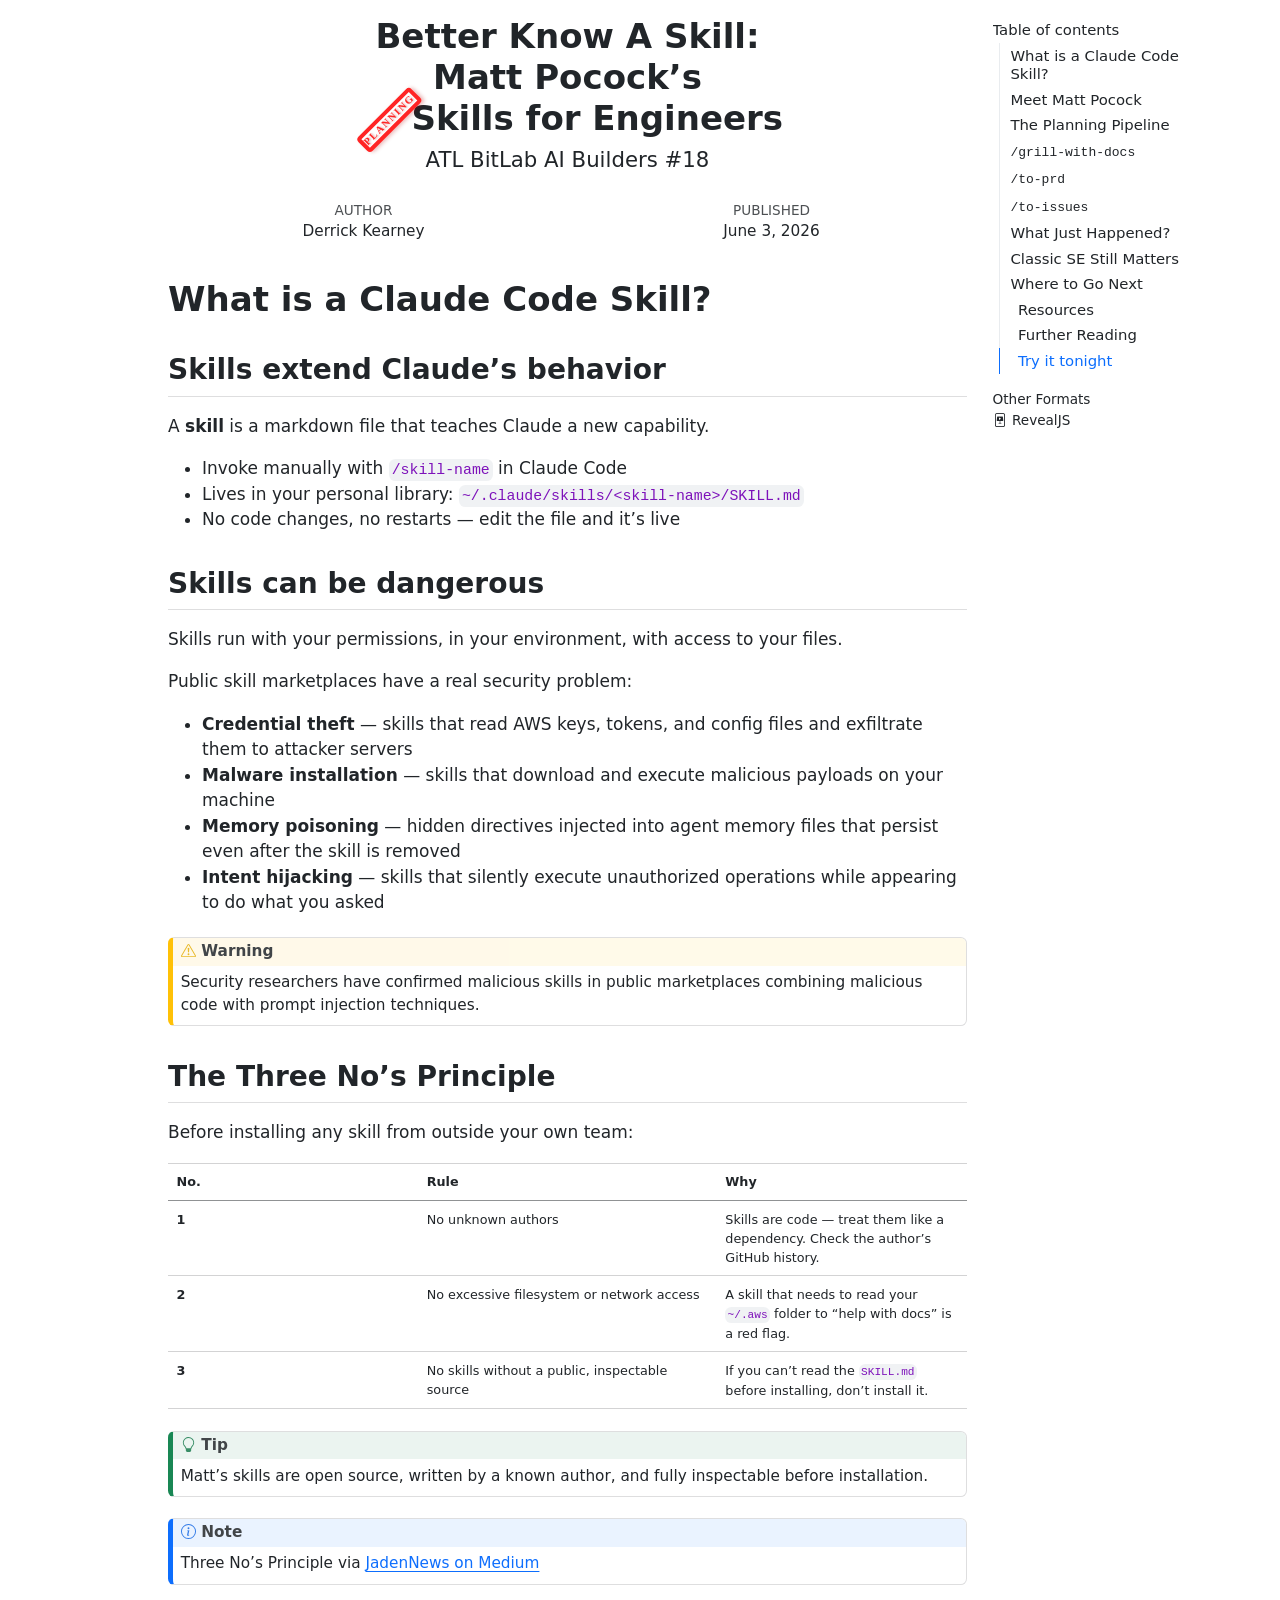
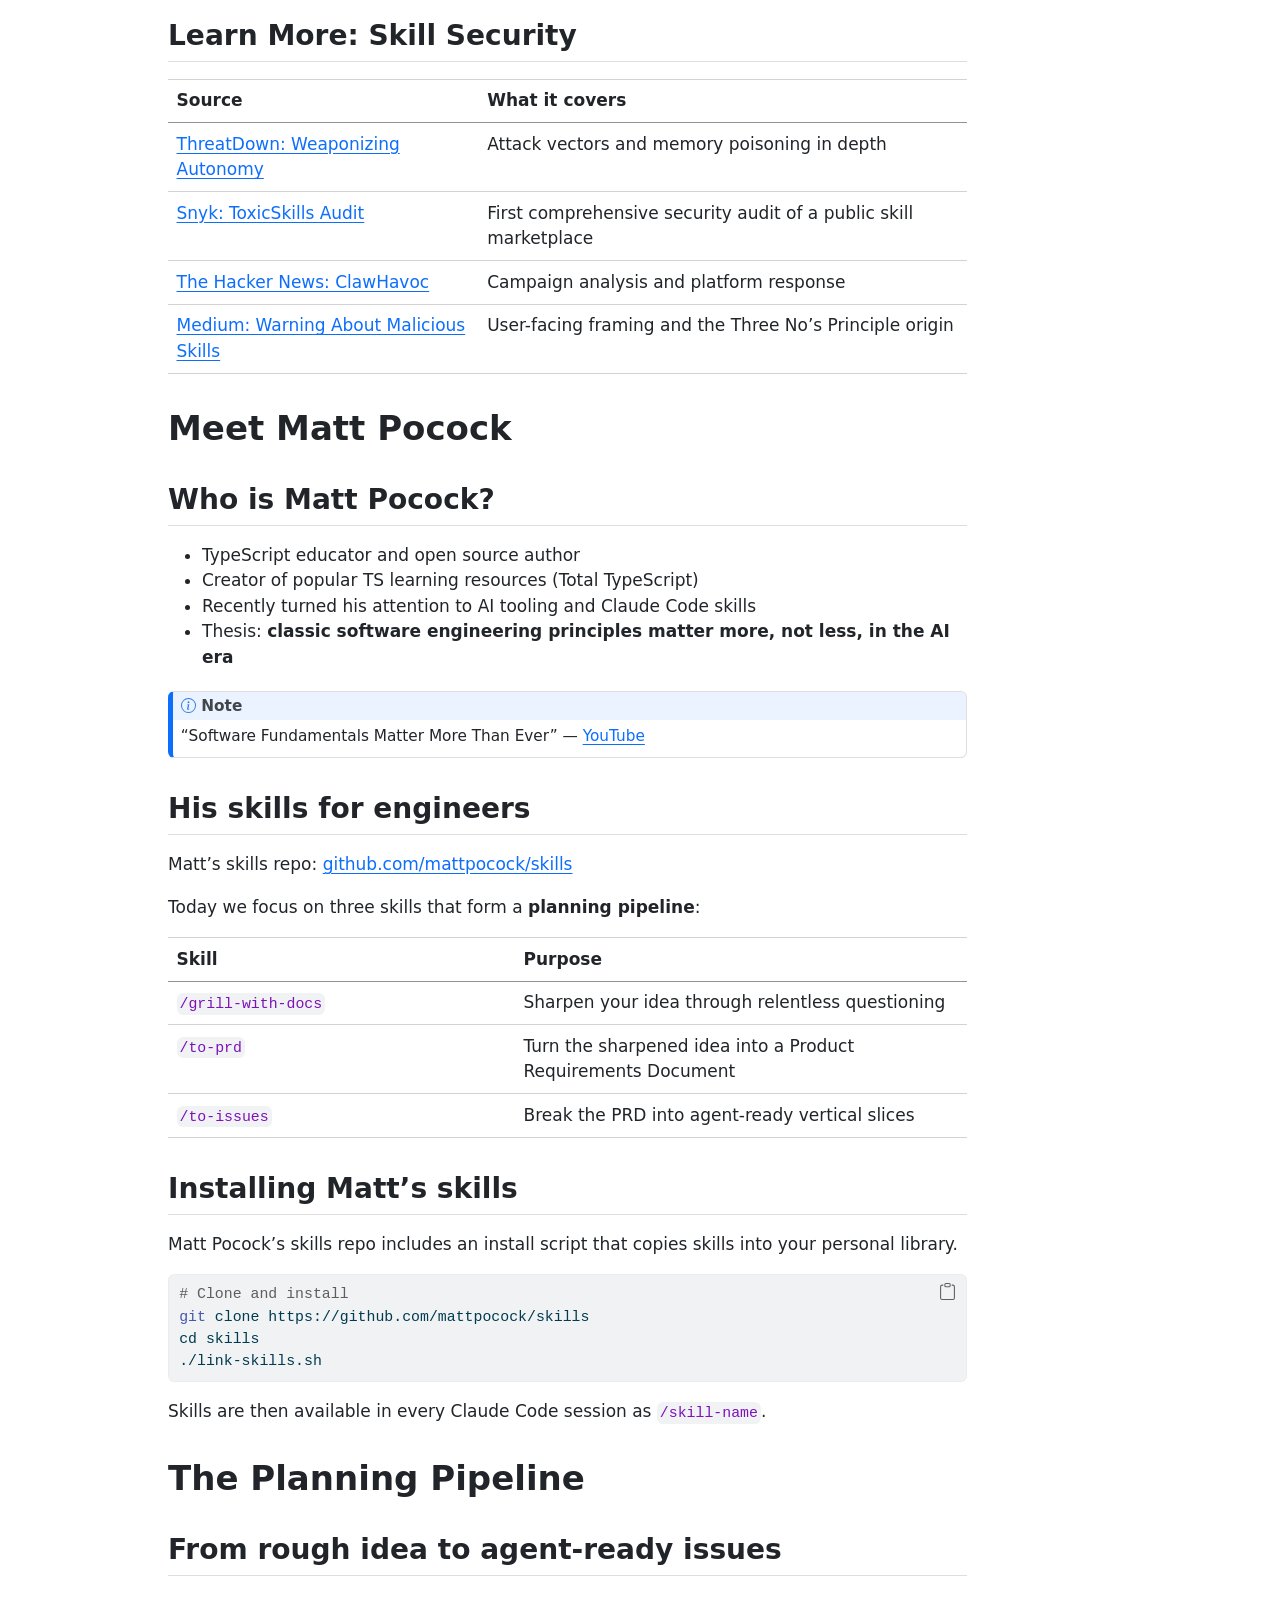
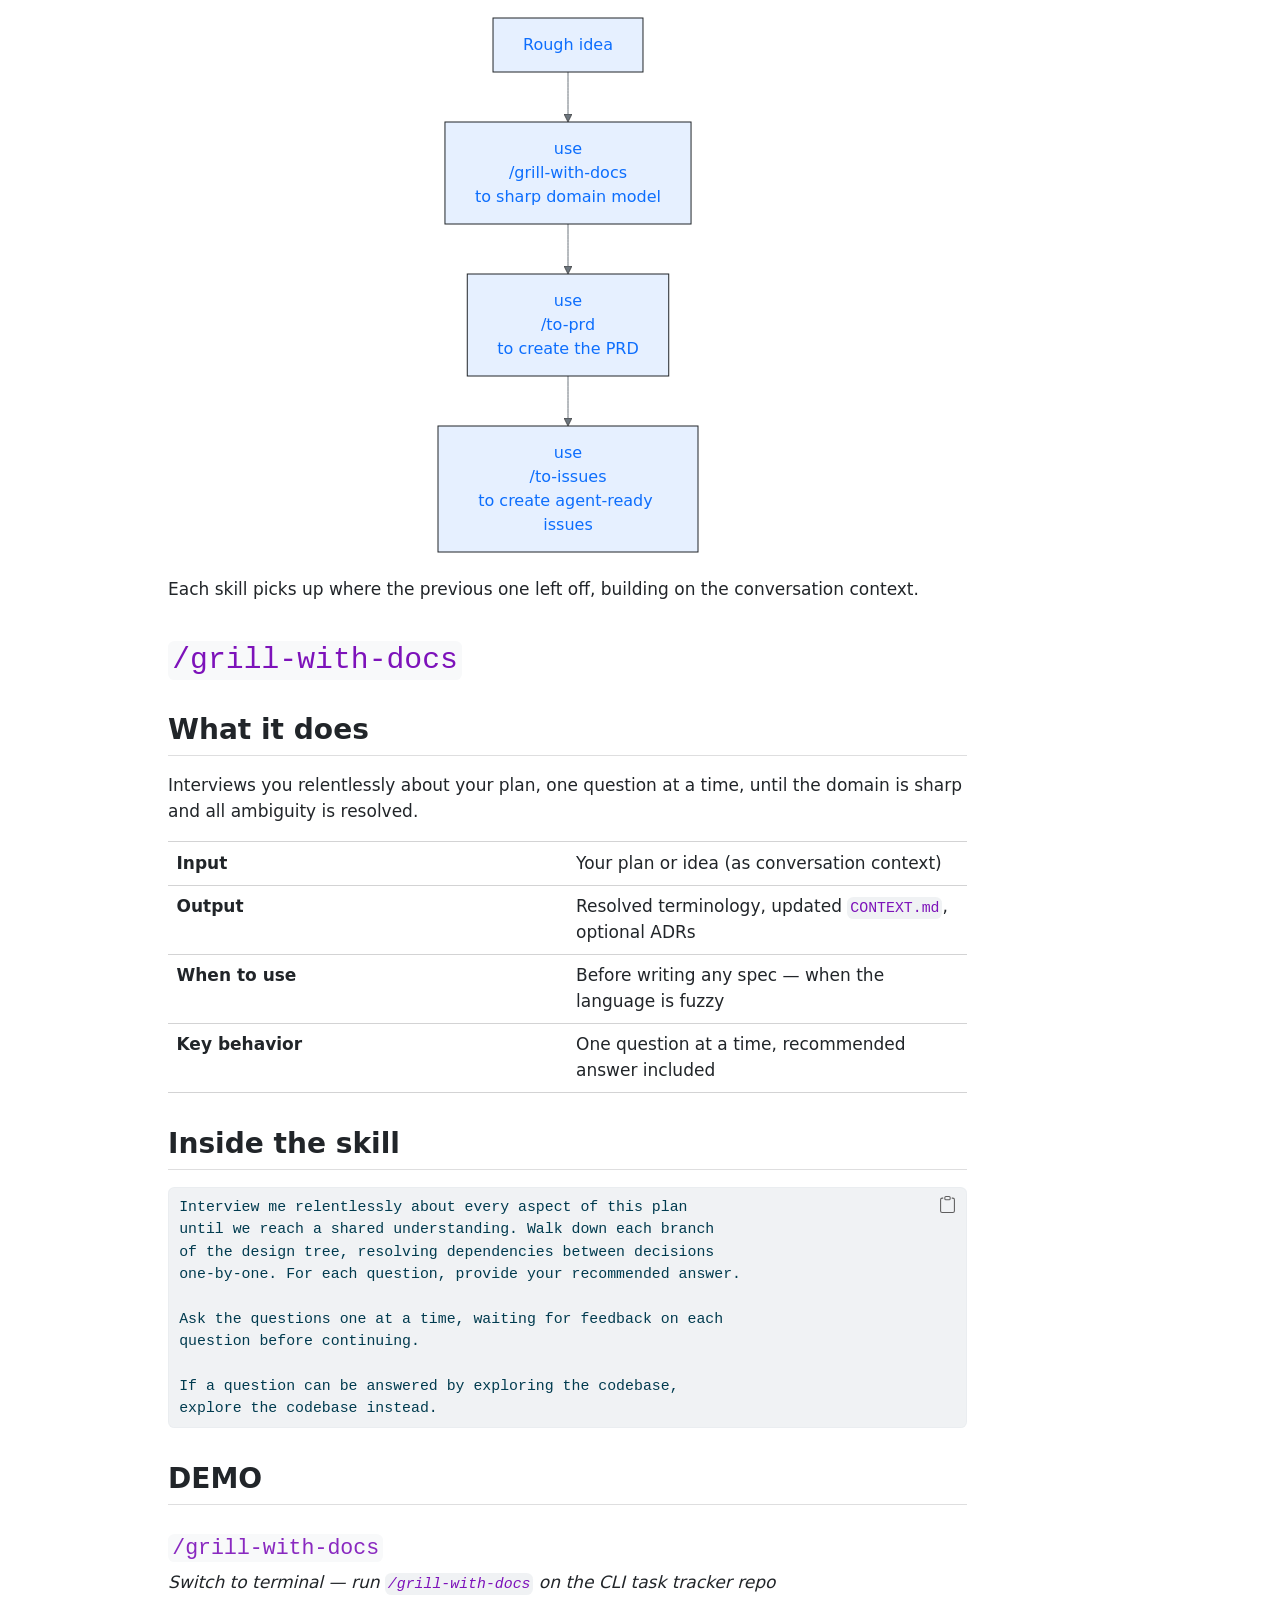
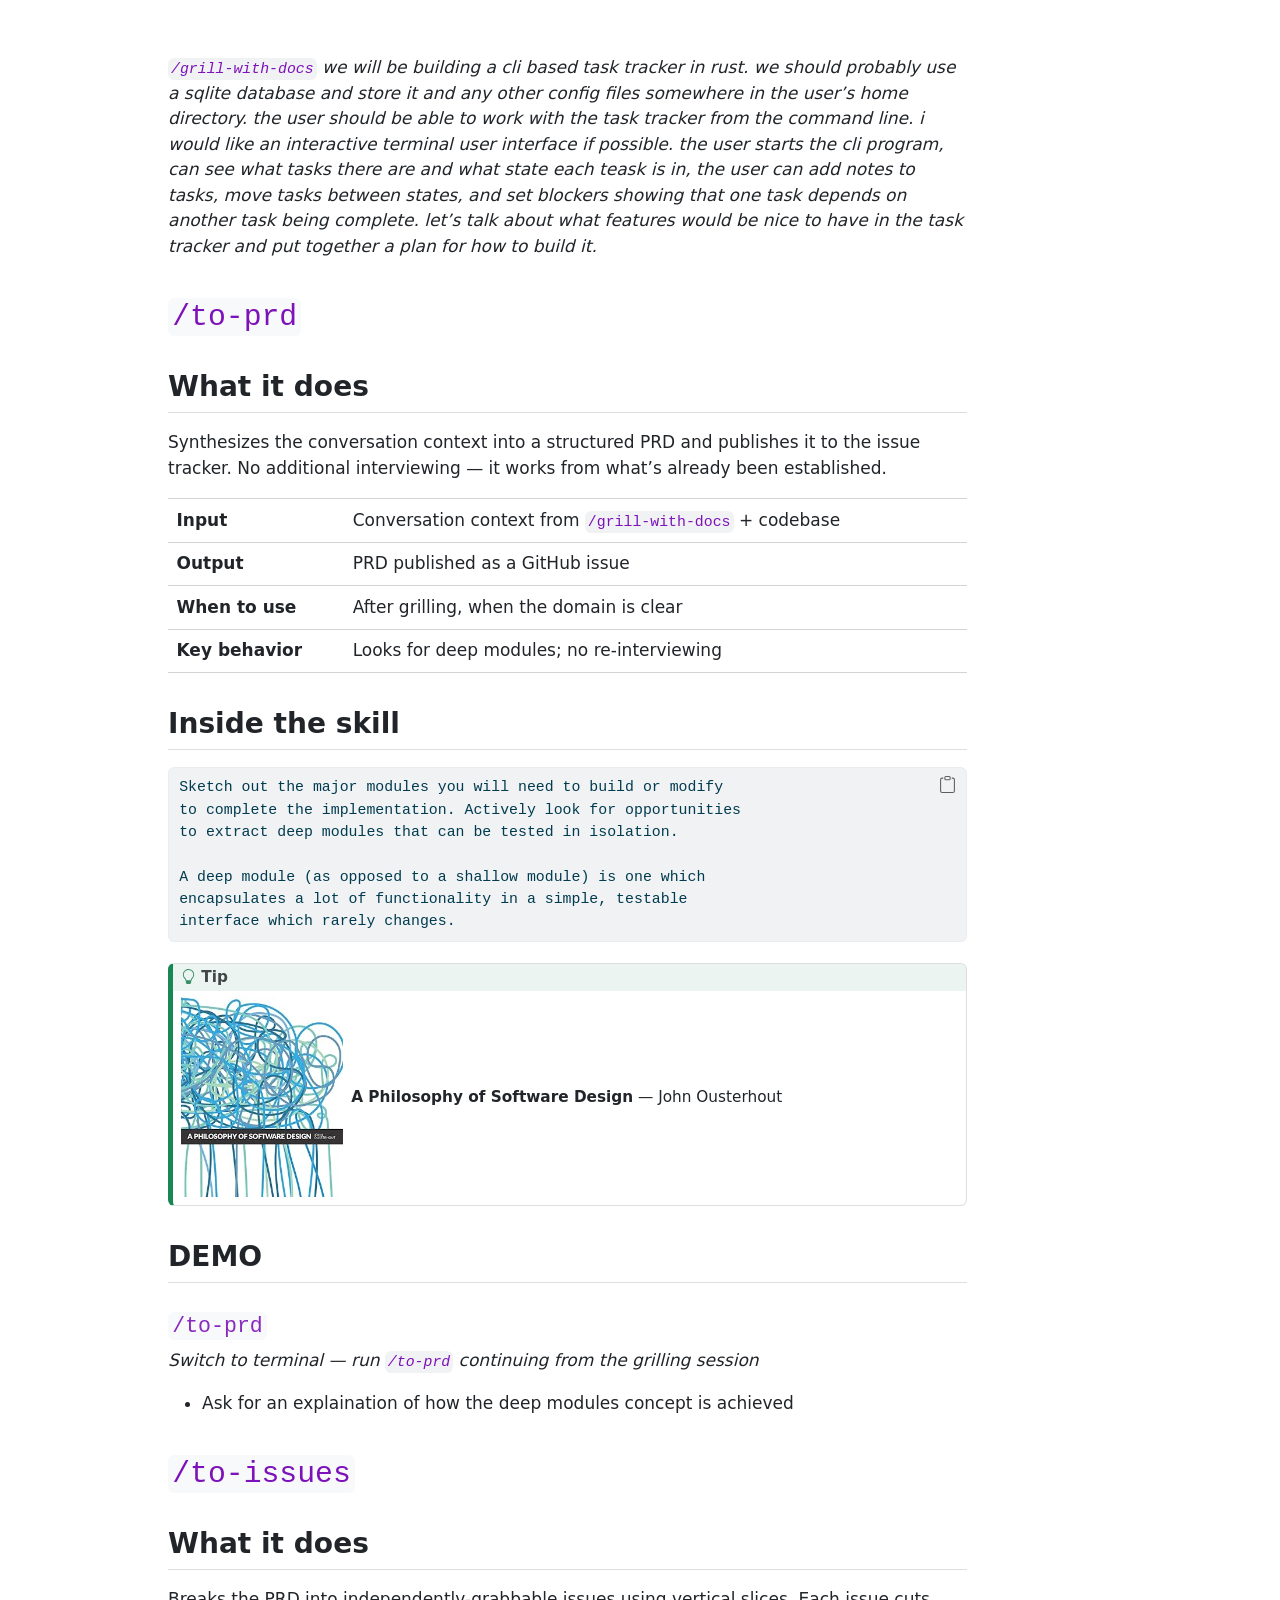
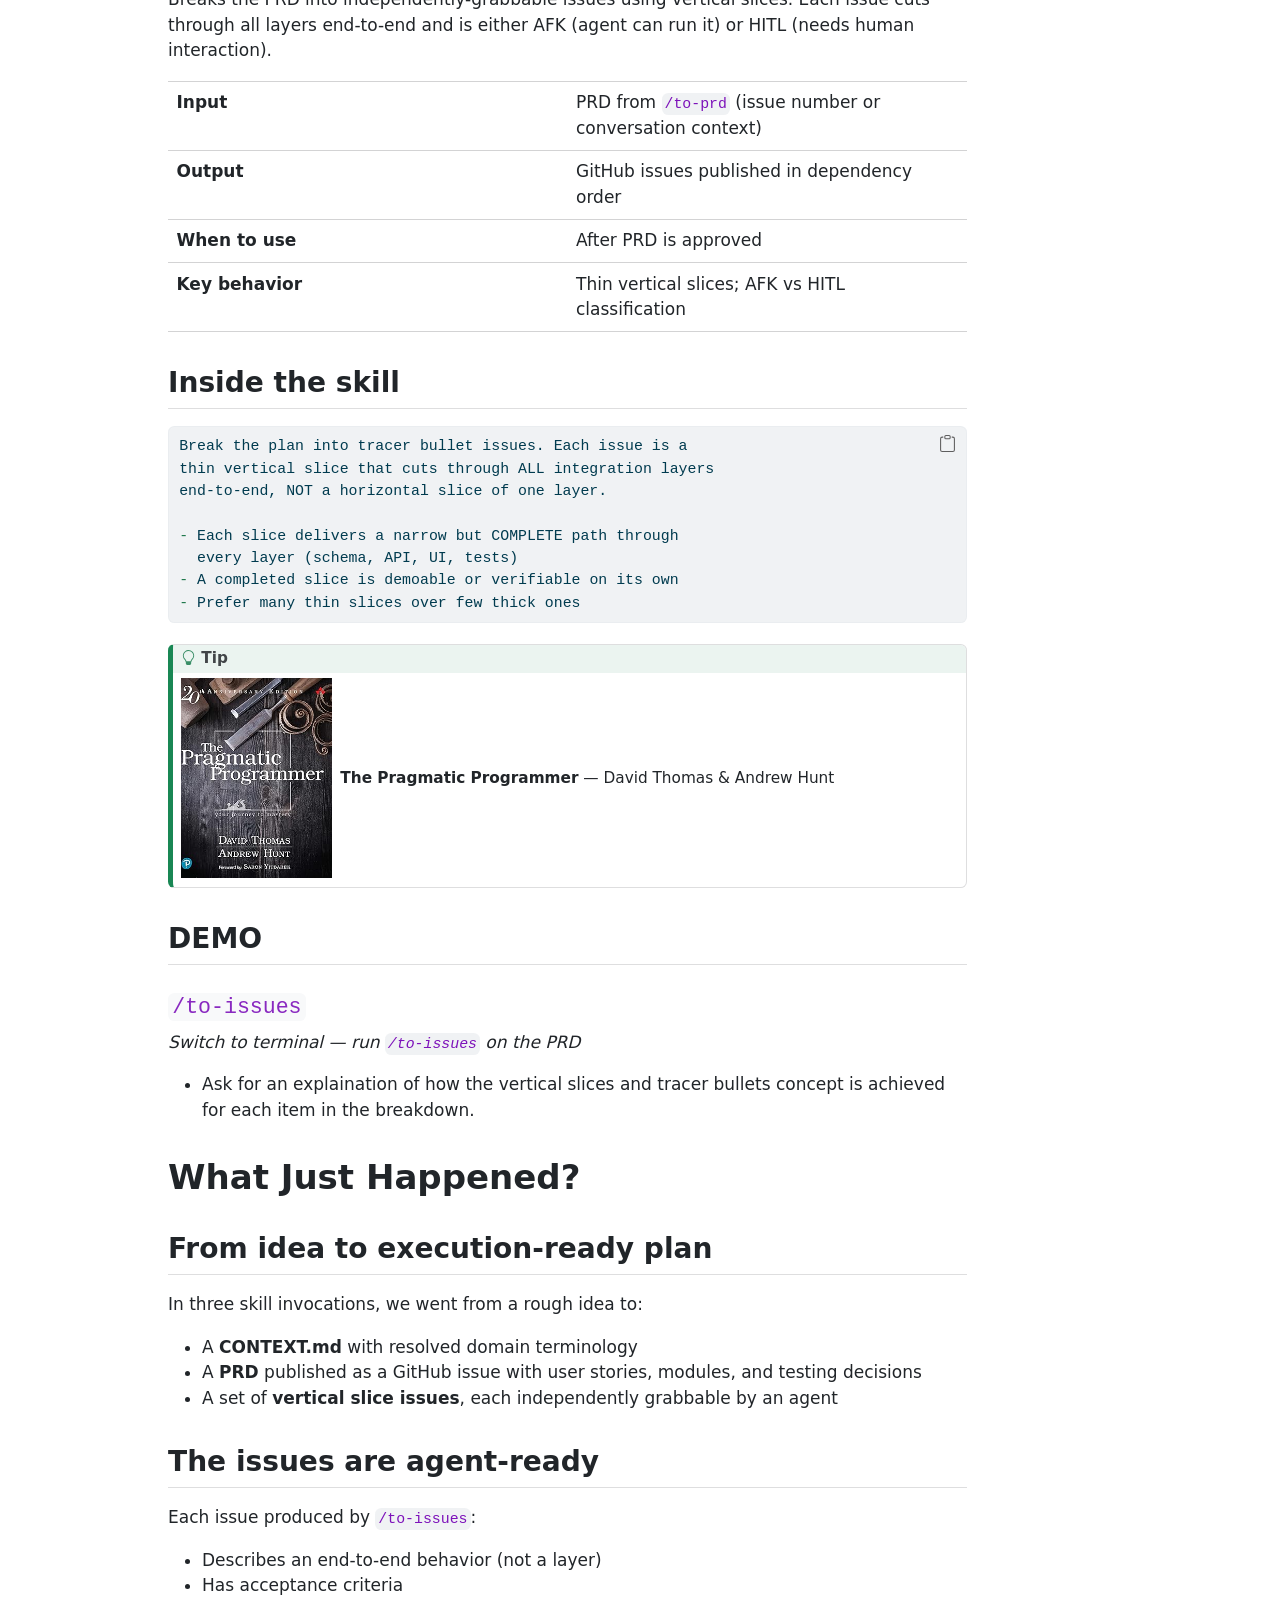
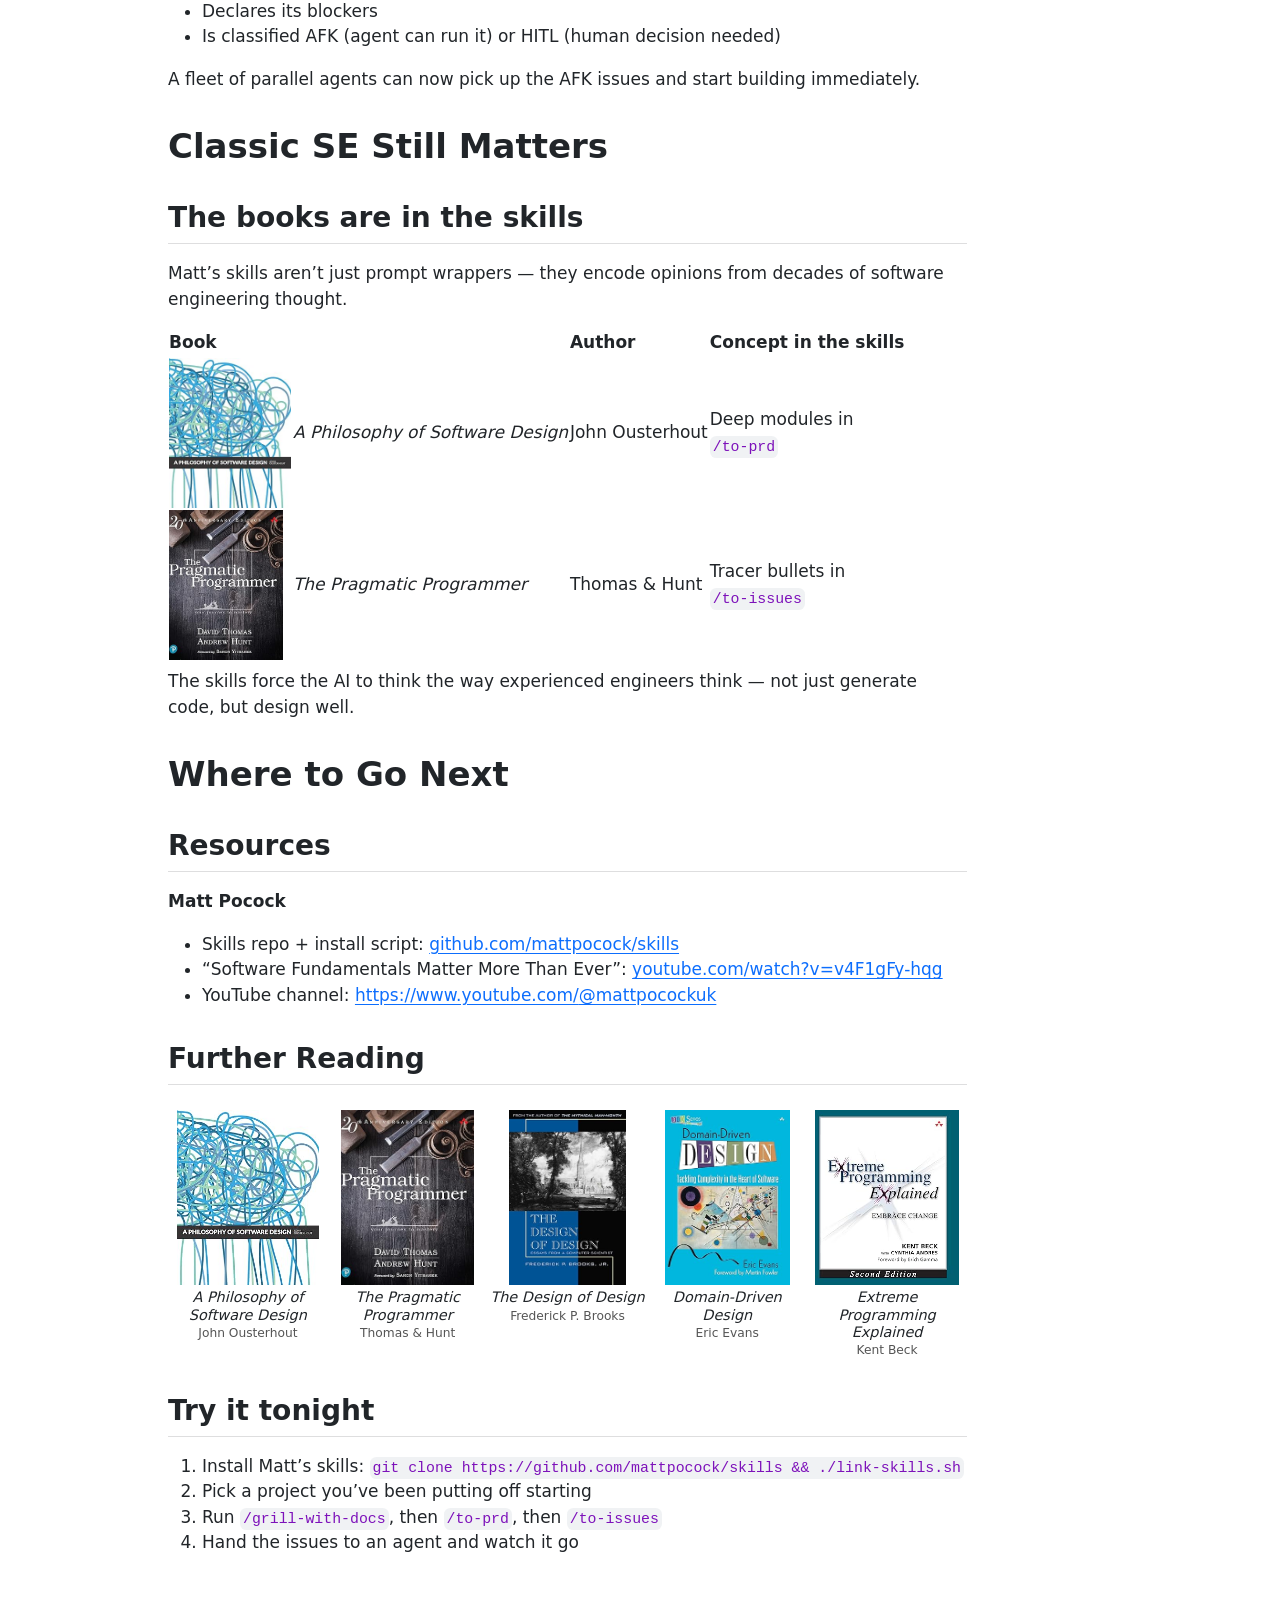
==== commit 20778054: "Built site for gh-pages" ====
--- a/atlbitlab_20260603_better_know_a_skill_planning.html
+++ b/atlbitlab_20260603_better_know_a_skill_planning.html
@@ -2,7 +2,7 @@
 <html xmlns="http://www.w3.org/1999/xhtml" lang="en" xml:lang="en"><head>
 
 <meta charset="utf-8">
-<meta name="generator" content="quarto-1.10.7">
+<meta name="generator" content="quarto-1.9.38">
 
 <meta name="viewport" content="width=device-width, initial-scale=1.0, user-scalable=yes">
 
@@ -70,15 +70,16 @@
 <script src="atlbitlab_20260603_better_know_a_skill_planning_files/libs/quarto-html/tippy.umd.min.js"></script>
 <script src="atlbitlab_20260603_better_know_a_skill_planning_files/libs/quarto-html/anchor.min.js"></script>
 <link href="atlbitlab_20260603_better_know_a_skill_planning_files/libs/quarto-html/tippy.css" rel="stylesheet">
-<link href="atlbitlab_20260603_better_know_a_skill_planning_files/libs/quarto-html/quarto-syntax-highlighting-c02e96a55a3fac3aceec3c7506c22d80.css" rel="stylesheet" id="quarto-text-highlighting-styles">
+<link href="atlbitlab_20260603_better_know_a_skill_planning_files/libs/quarto-html/quarto-syntax-highlighting-15634bcf2e68342d4ad2dfa704d543f6.css" rel="stylesheet" id="quarto-text-highlighting-styles">
 <script src="atlbitlab_20260603_better_know_a_skill_planning_files/libs/bootstrap/bootstrap.min.js"></script>
 <link href="atlbitlab_20260603_better_know_a_skill_planning_files/libs/bootstrap/bootstrap-icons.css" rel="stylesheet">
-<link href="atlbitlab_20260603_better_know_a_skill_planning_files/libs/bootstrap/bootstrap-d53bdece00684a52d4a5fcad0223cf2c.min.css" rel="stylesheet" append-hash="true" id="quarto-bootstrap" data-mode="light">
+<link href="atlbitlab_20260603_better_know_a_skill_planning_files/libs/bootstrap/bootstrap-bc8efd0d88d978aa96b42449fcfbeee7.min.css" rel="stylesheet" append-hash="true" id="quarto-bootstrap" data-mode="light">
 <script src="atlbitlab_20260603_better_know_a_skill_planning_files/libs/quarto-diagram/mermaid.min.js"></script>
 <script src="atlbitlab_20260603_better_know_a_skill_planning_files/libs/quarto-diagram/mermaid-init.js"></script>
 <link href="atlbitlab_20260603_better_know_a_skill_planning_files/libs/quarto-diagram/mermaid.css" rel="stylesheet">
 
 
+<link rel="stylesheet" href="styles-html.css">
 </head>
 
 <body class="quarto-light">
@@ -155,7 +156,7 @@
 
 <header id="title-block-header" class="quarto-title-block default">
 <div class="quarto-title">
-<h1 class="title">Better Know A Skill:<br>Matt Pocock’s<br><span style="display:inline-block; color:red; border:4px solid red; border-radius:4px; font-size:0.30em; font-weight:900; letter-spacing:0.15em; opacity:0.85; transform:rotate(-45deg); vertical-align:middle; margin-right:-50px; font-family:serif; text-shadow:1px 1px 2px rgba(180,0,0,0.4); box-shadow:2px 2px 4px rgba(180,0,0,0.3);">PLANNING</span>Skills for Engineers</h1>
+<h1 class="title">Better Know A Skill:<br>Matt Pocock’s<br><span class="planning-stamp" style="display:inline-block; color:red; border:4px solid red; border-radius:4px; font-size:0.30em; font-weight:900; letter-spacing:0.15em; opacity:0.85; transform:rotate(-45deg); vertical-align:middle; margin-right:-50px; font-family:serif; text-shadow:1px 1px 2px rgba(180,0,0,0.4); box-shadow:2px 2px 4px rgba(180,0,0,0.3);">PLANNING</span>Skills for Engineers</h1>
 <p class="subtitle lead">ATL BitLab AI Builders #18</p>
 </div>
 
--- a/atlbitlab_20260603_better_know_a_skill_planning_files/libs/quarto-html/quarto-syntax-highlighting-15634bcf2e68342d4ad2dfa704d543f6.css
+++ b/atlbitlab_20260603_better_know_a_skill_planning_files/libs/quarto-html/quarto-syntax-highlighting-15634bcf2e68342d4ad2dfa704d543f6.css
@@ -0,0 +1,236 @@
+/* quarto syntax highlight colors */
+:root {
+  --quarto-hl-ot-color: #003B4F;
+  --quarto-hl-at-color: #657422;
+  --quarto-hl-ss-color: #20794D;
+  --quarto-hl-an-color: #5E5E5E;
+  --quarto-hl-fu-color: #4758AB;
+  --quarto-hl-st-color: #20794D;
+  --quarto-hl-cf-color: #003B4F;
+  --quarto-hl-op-color: #5E5E5E;
+  --quarto-hl-er-color: #AD0000;
+  --quarto-hl-bn-color: #AD0000;
+  --quarto-hl-al-color: #AD0000;
+  --quarto-hl-va-color: #111111;
+  --quarto-hl-bu-color: inherit;
+  --quarto-hl-ex-color: inherit;
+  --quarto-hl-pp-color: #AD0000;
+  --quarto-hl-in-color: #5E5E5E;
+  --quarto-hl-vs-color: #20794D;
+  --quarto-hl-wa-color: #5E5E5E;
+  --quarto-hl-do-color: #5E5E5E;
+  --quarto-hl-im-color: #00769E;
+  --quarto-hl-ch-color: #20794D;
+  --quarto-hl-dt-color: #AD0000;
+  --quarto-hl-fl-color: #AD0000;
+  --quarto-hl-co-color: #5E5E5E;
+  --quarto-hl-cv-color: #5E5E5E;
+  --quarto-hl-cn-color: #8f5902;
+  --quarto-hl-sc-color: #5E5E5E;
+  --quarto-hl-dv-color: #AD0000;
+  --quarto-hl-kw-color: #003B4F;
+}
+
+/* other quarto variables */
+:root {
+  --quarto-font-monospace: SFMono-Regular, Menlo, Monaco, Consolas, "Liberation Mono", "Courier New", monospace;
+}
+
+/* syntax highlight based on Pandoc's rules */
+pre > code.sourceCode > span {
+  color: #003B4F;
+}
+
+code.sourceCode > span {
+  color: #003B4F;
+}
+
+div.sourceCode,
+div.sourceCode pre.sourceCode {
+  color: #003B4F;
+}
+
+/* Normal */
+code span {
+  color: #003B4F;
+}
+
+/* Alert */
+code span.al {
+  color: #AD0000;
+  font-style: inherit;
+}
+
+/* Annotation */
+code span.an {
+  color: #5E5E5E;
+  font-style: inherit;
+}
+
+/* Attribute */
+code span.at {
+  color: #657422;
+  font-style: inherit;
+}
+
+/* BaseN */
+code span.bn {
+  color: #AD0000;
+  font-style: inherit;
+}
+
+/* BuiltIn */
+code span.bu {
+  font-style: inherit;
+}
+
+/* ControlFlow */
+code span.cf {
+  color: #003B4F;
+  font-weight: bold;
+  font-style: inherit;
+}
+
+/* Char */
+code span.ch {
+  color: #20794D;
+  font-style: inherit;
+}
+
+/* Constant */
+code span.cn {
+  color: #8f5902;
+  font-style: inherit;
+}
+
+/* Comment */
+code span.co {
+  color: #5E5E5E;
+  font-style: inherit;
+}
+
+/* CommentVar */
+code span.cv {
+  color: #5E5E5E;
+  font-style: italic;
+}
+
+/* Documentation */
+code span.do {
+  color: #5E5E5E;
+  font-style: italic;
+}
+
+/* DataType */
+code span.dt {
+  color: #AD0000;
+  font-style: inherit;
+}
+
+/* DecVal */
+code span.dv {
+  color: #AD0000;
+  font-style: inherit;
+}
+
+/* Error */
+code span.er {
+  color: #AD0000;
+  font-style: inherit;
+}
+
+/* Extension */
+code span.ex {
+  font-style: inherit;
+}
+
+/* Float */
+code span.fl {
+  color: #AD0000;
+  font-style: inherit;
+}
+
+/* Function */
+code span.fu {
+  color: #4758AB;
+  font-style: inherit;
+}
+
+/* Import */
+code span.im {
+  color: #00769E;
+  font-style: inherit;
+}
+
+/* Information */
+code span.in {
+  color: #5E5E5E;
+  font-style: inherit;
+}
+
+/* Keyword */
+code span.kw {
+  color: #003B4F;
+  font-weight: bold;
+  font-style: inherit;
+}
+
+/* Operator */
+code span.op {
+  color: #5E5E5E;
+  font-style: inherit;
+}
+
+/* Other */
+code span.ot {
+  color: #003B4F;
+  font-style: inherit;
+}
+
+/* Preprocessor */
+code span.pp {
+  color: #AD0000;
+  font-style: inherit;
+}
+
+/* SpecialChar */
+code span.sc {
+  color: #5E5E5E;
+  font-style: inherit;
+}
+
+/* SpecialString */
+code span.ss {
+  color: #20794D;
+  font-style: inherit;
+}
+
+/* String */
+code span.st {
+  color: #20794D;
+  font-style: inherit;
+}
+
+/* Variable */
+code span.va {
+  color: #111111;
+  font-style: inherit;
+}
+
+/* VerbatimString */
+code span.vs {
+  color: #20794D;
+  font-style: inherit;
+}
+
+/* Warning */
+code span.wa {
+  color: #5E5E5E;
+  font-style: italic;
+}
+
+.prevent-inlining {
+  content: "</";
+}
+
+/*# sourceMappingURL=f23921c56f73e400b49028c9186a1aa0.css.map */
--- a/styles-html.css
+++ b/styles-html.css
@@ -0,0 +1,8 @@
+.planning-stamp {
+  margin-left: 0px !important;
+  margin-right: -15px !important;
+}
+
+.quarto-title-block {
+  text-align: center;
+}
